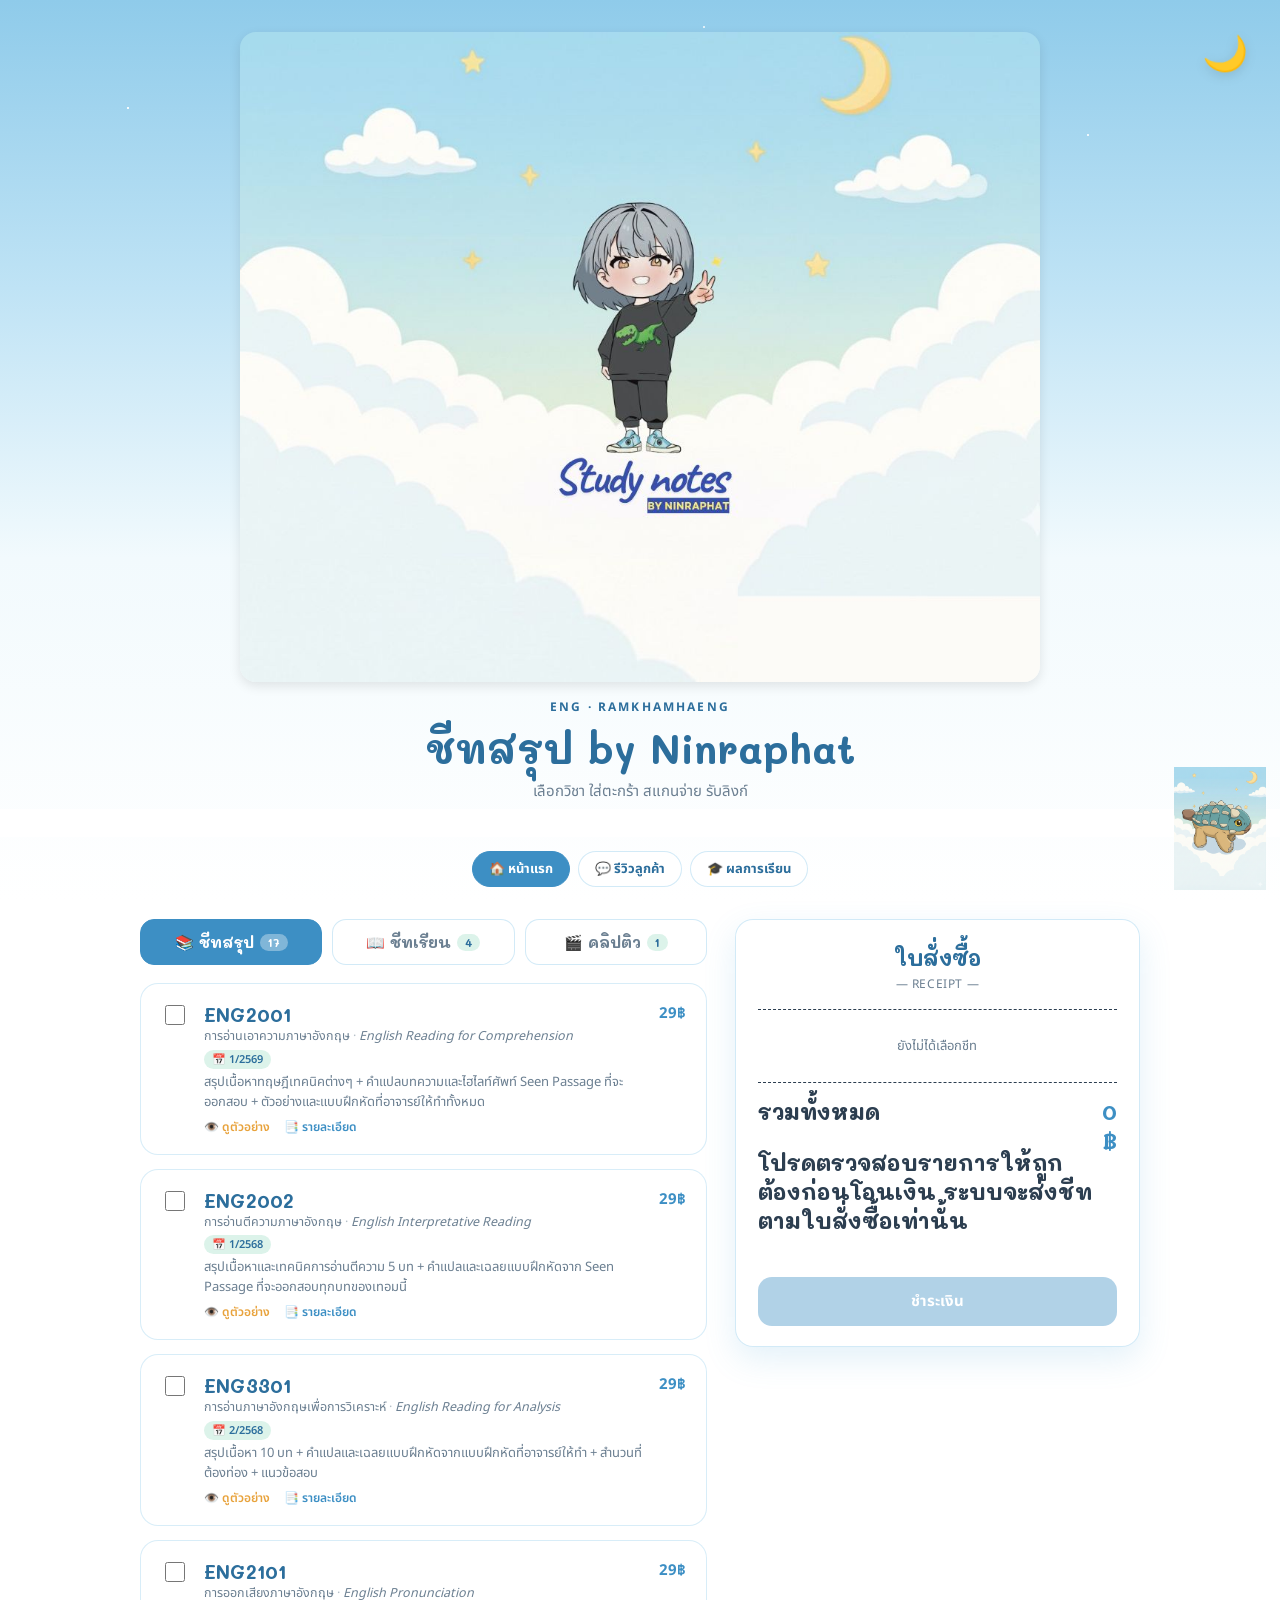
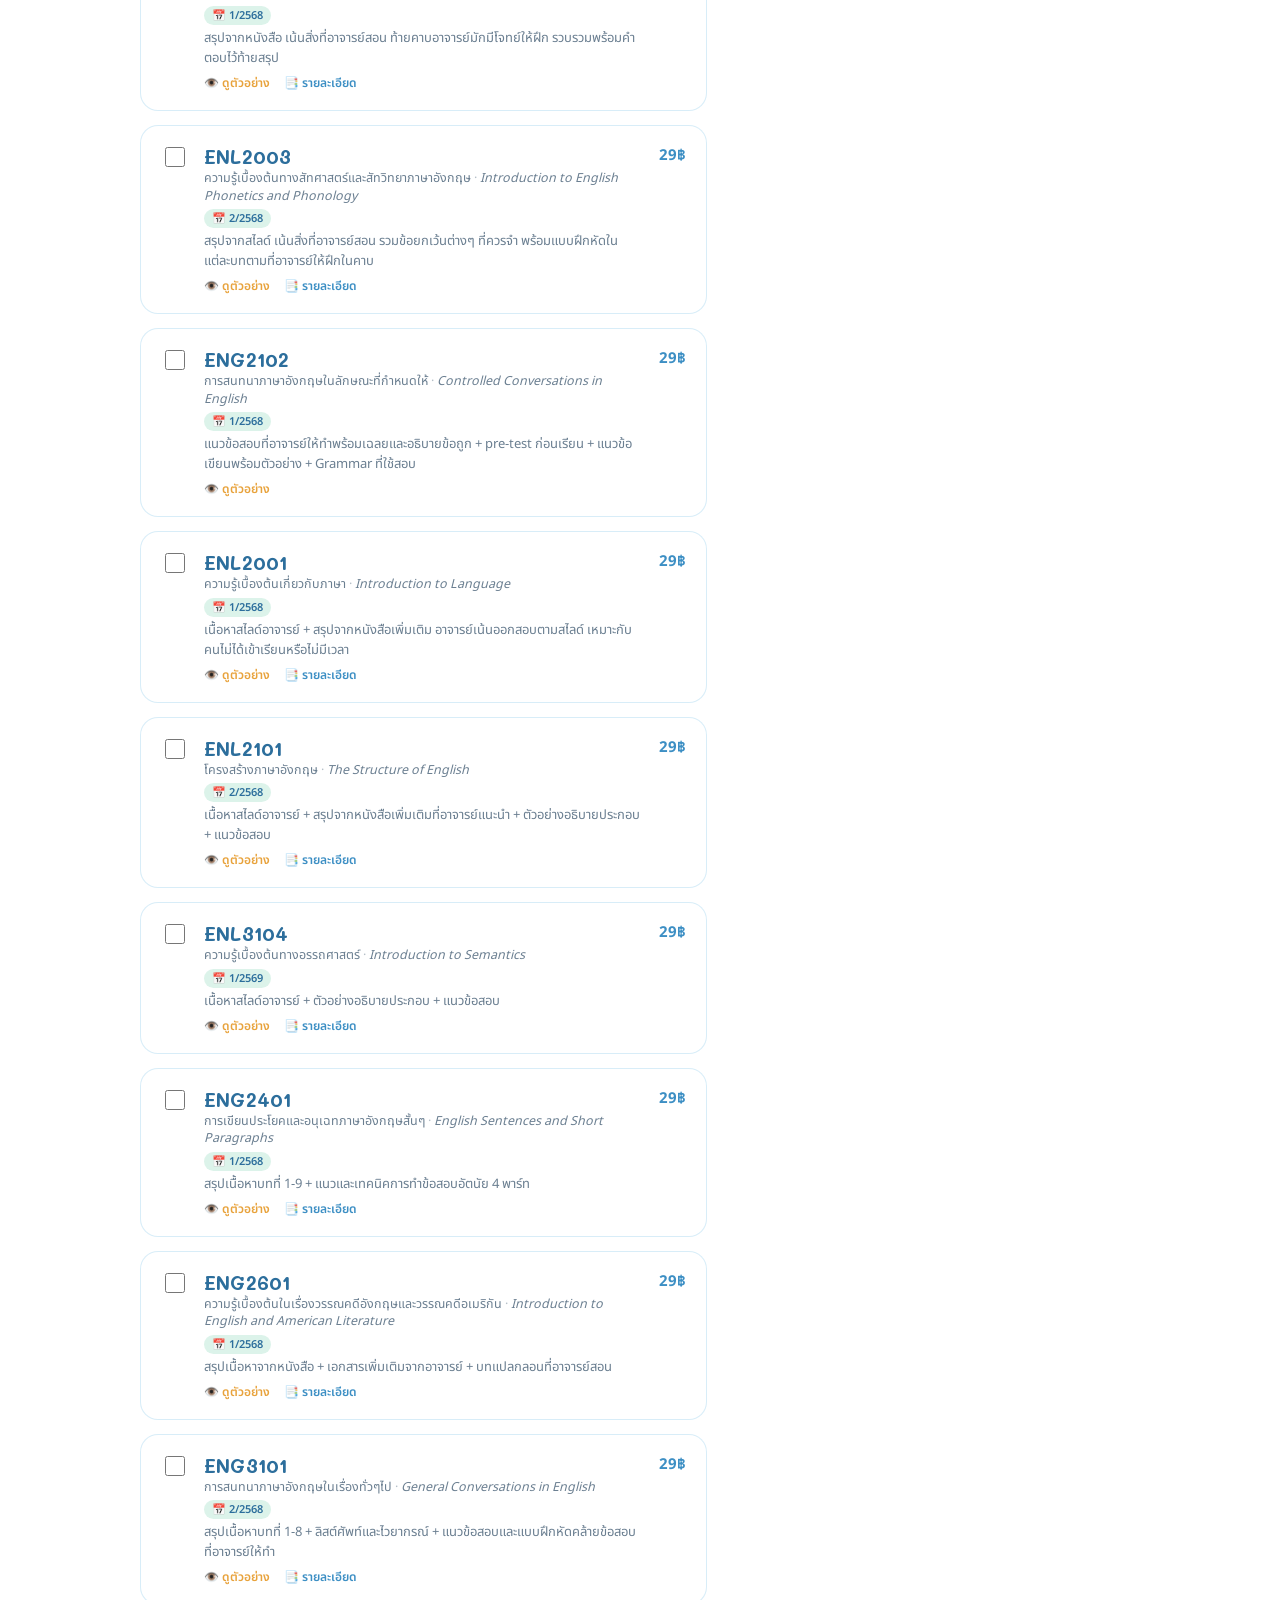
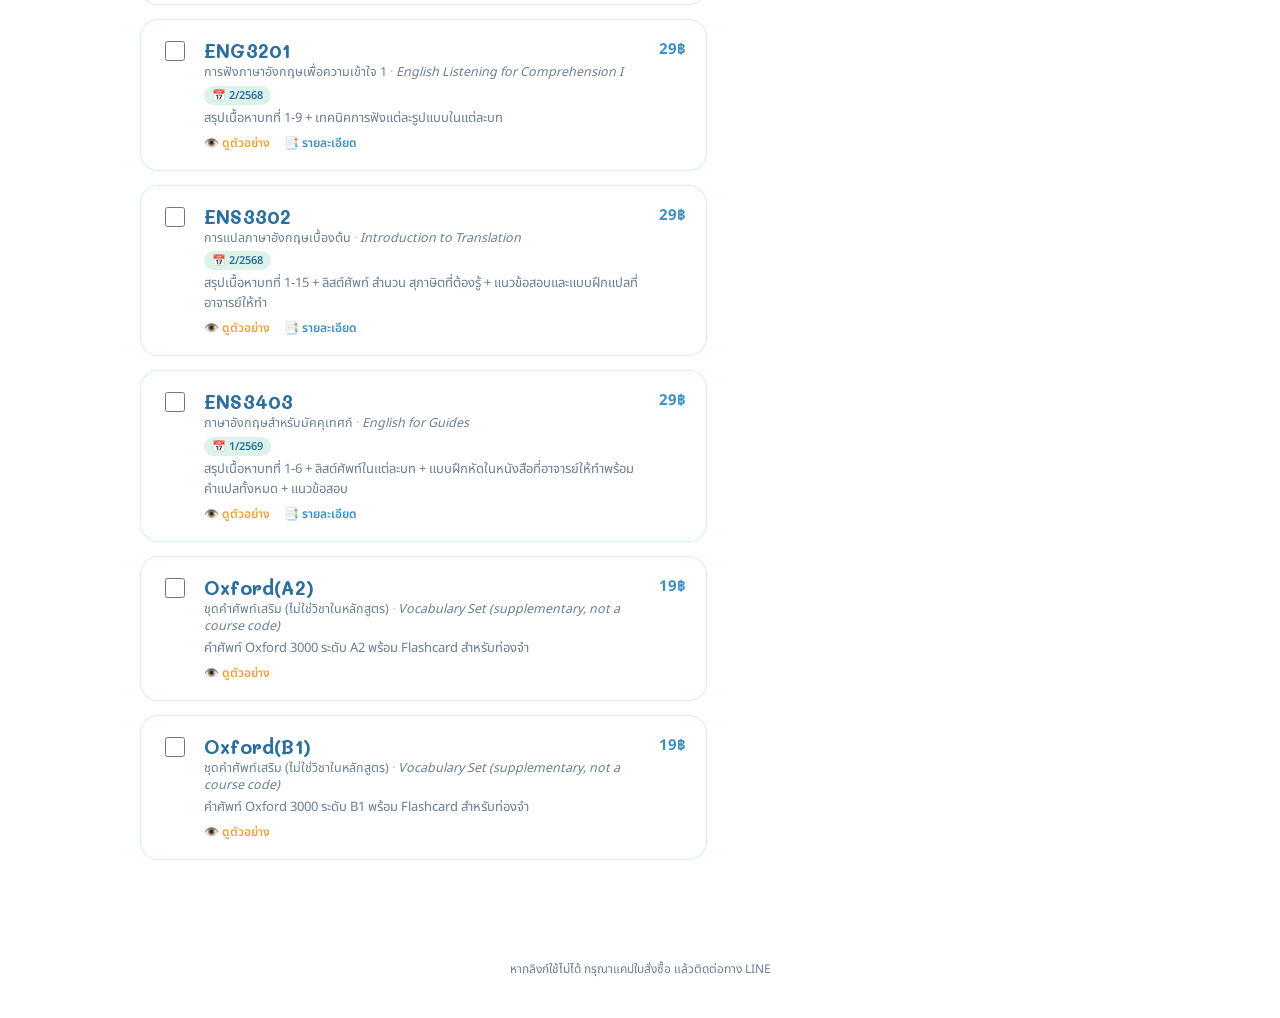
==== index.html @ 94208e0f "Update index.html" ====
<!DOCTYPE html>
<html lang="th">
<head>
<meta charset="UTF-8">
<meta name="viewport" content="width=device-width, initial-scale=1.0">
<title>Study notes by Ninraphat</title>
<link rel="preconnect" href="https://fonts.googleapis.com">
<link href="https://fonts.googleapis.com/css2?family=Mali:wght@500;600;700&family=Noto+Sans+Thai:wght@400;500;600;700&family=Baloo+2:wght@600;700&display=swap" rel="stylesheet">
<link rel="stylesheet" href="style.css">
<style>
  /* เพิ่มสไตล์สำหรับชื่อวิชา (ไทย/อังกฤษ) และเทอมที่ทำสรุป ใต้รหัสวิชา
     ถ้าอยากย้ายไปรวมกับ style.css ทีหลังก็ copy บล็อกนี้ไปวางได้เลย */
  .subject-name{
    font-size: 12.5px;
    color: var(--ink-soft, #6B7F91);
    margin-top: 1px;
    line-height: 1.4;
  }
  .subject-name .name-en{
    font-style: italic;
  }
  .subject-name .name-sep{
    opacity: 0.5;
  }
  .term-tag{
    display: inline-block;
    font-size: 11px;
    font-weight: 600;
    color: var(--pen-dark, #2C6E9C);
    background: var(--mint, #DCF3EA);
    padding: 1px 8px;
    border-radius: 999px;
    margin-top: 4px;
    margin-right: 4px;
  }
  .email-block{
    display: none;
    margin-top: 14px;
    padding: 12px 14px;
    background: var(--mint, #DCF3EA);
    border-radius: 12px;
  }
  .email-block.show{ display: block; }
  .email-block label{
    display: block;
    font-size: 12.5px;
    font-weight: 600;
    color: var(--pen-dark, #2C6E9C);
    margin-bottom: 6px;
  }
  .email-block input{
    width: 100%;
    box-sizing: border-box;
    padding: 9px 12px;
    border-radius: 8px;
    border: 1px solid rgba(44,62,80,0.18);
    font-family: inherit;
    font-size: 14px;
  }
  .email-block input.invalid{
    border-color: #c0392b;
  }
  .email-hint{
    font-size: 11px;
    color: var(--ink-soft, #6B7F91);
    margin-top: 5px;
    line-height: 1.5;
  }
  .tiers{
    display: none;
    flex-direction: column;
    gap: 6px;
    margin-top: 10px;
    padding-top: 10px;
    border-top: 1px dashed var(--line, rgba(44,62,80,0.14));
  }
  .tiers.show{ display: flex; }
  .tier-option{
    display: flex;
    align-items: center;
    gap: 8px;
    font-size: 13px;
    cursor: pointer;
    padding: 6px 8px;
    border-radius: 8px;
    transition: background .15s ease;
  }
  .tier-option:hover{ background: var(--mint, #DCF3EA); }
  .tier-option input[type=radio]{ accent-color: var(--pen, #3D8FC4); }
  .tier-label{ flex: 1; color: var(--ink-soft, #6B7F91); }
  .tier-price{ font-weight: 700; color: var(--pen, #3D8FC4); font-size: 13px; }
</style>
</head>
<body>

<header>
  <div class="stamp">🌙</div>
  <img src="logo.png" alt="Study notes by Ninraphat" class="logo-mark">
  <div class="eyebrow">ENG · Ramkhamhaeng</div>
  <h1>ชีทสรุป by Ninraphat</h1>
  <p>เลือกวิชา ใส่ตะกร้า สแกนจ่าย รับลิงก์</p>
</header>
<nav class="topnav">
  <a href="index.html" class="active">🏠 หน้าแรก</a>
  <a href="reviews.html">💬 รีวิวลูกค้า</a>
  <a href="grades.html">🎓 ผลการเรียน</a>
</nav>

<main>
  <section class="card-list" id="subjectList"></section>

  <aside class="receipt">
    <h2>ใบสั่งซื้อ</h2>
    <div class="sub">— RECEIPT —</div>
    <div class="receipt-items" id="receiptItems">
      <div class="receipt-empty">ยังไม่ได้เลือกชีท</div>
    </div>
    <div class="receipt-total">
      <span>รวมทั้งหมด<br><p>โปรดตรวจสอบรายการให้ถูกต้องก่อนโอนเงิน ระบบจะส่งชีทตามใบสั่งซื้อเท่านั้น</p></span>
      <span class="num"><span id="totalAmount">0</span> ฿</span>
    </div>

    <div class="email-block" id="emailBlock">
      <label for="customerEmail">📧 อีเมล Google (สำหรับเข้าดูคลิปติวใน Drive)</label>
      <input type="email" id="customerEmail" placeholder="youremail@gmail.com">
      <div class="email-hint">ต้องเป็นอีเมล Google เท่านั้น แอดมินจะเพิ่มสิทธิ์เข้าถึงให้ตามอีเมลนี้</div>
    </div>

    <button class="btn btn-pay" id="payBtn" disabled>ชำระเงิน</button>

    <div class="qr-block" id="qrBlock">
      <div class="order-id-tag">เลขออเดอร์ <b id="orderIdDisplay">-</b></div>
      <img src="qr-placeholder.png" alt="QR โอนเงิน" id="qrImg">
      <div class="bank-fallback" id="bankFallback"></div>
      <div class="amount-tag">โอน <span id="qrAmount">0</span> บาท</div>
      <div class="hint">1) สแกน QR โอนตามยอด(โปรดตรวจสอบรายการให้ถูกต้องก่อนโอนเงิน ระบบจะส่งชีทตามใบสั่งซื้อเท่านั้น)<br>2) กดปุ่มด้านล่างเพื่อเปิดแชท LINE (มีเลขออเดอร์ใส่ให้แล้ว)<br>3) แนบรูปสลิปส่งในแชทนั้น แล้วรอแอดมินยืนยัน</div>
      <a class="btn btn-confirm" id="lineBtn" target="_blank" rel="noopener">คลิกที่นี่เพื่อแจ้งชำระเงินทาง LINE OA</a>
    </div>

    <div class="downloads" id="downloads">
      <h3>✓ แจ้งเรียบร้อย</h3>
      <p style="font-size:13px;color:var(--ink-soft);text-align:center;line-height:1.6;">
        ส่งสลิปในแชท LINE แล้วรอแอดมินตรวจสอบ<br>
        เมื่ออนุมัติแล้ว ลิงก์ไฟล์จะถูกส่งเข้าแชท LINE ให้อัตโนมัติ
      </p>
    </div>
  </aside>
</main>

<img src="mascot-dino.png" alt="" class="mascot-dino">
<footer>หากลิงก์ใช้ไม่ได้ กรุณาแคปใบสั่งซื้อ แล้วติดต่อทาง LINE</footer>

<script>
const CONFIG = {
  gasWebAppUrl: "https://script.google.com/macros/s/AKfycbx4dmI4gT1hyamHiGvTUid99ZT48GYlalV8Sgo-gRiiVatu5LPWP-SJb9LO8p2Jyzc/exec",
  qrImageSrc: "qr-placeholder.png",
  lineAddFriendUrl: "https://lin.ee/niqfKMM",
  lineOaId: "@909derit",
  bankInfo: "SCB ไทยพาณิชย์ 232-2-24173-2\nศิรภัทร์ ชุมสาย ณ อยุธยา",
  /* ------------------------------------------------------------------
     ฟิลด์ใหม่ที่เพิ่มได้ในแต่ละวิชา:
     - topics: [ "หัวข้อ 1", "หัวข้อ 2", ... ]  → โชว์เป็นสารบัญตอนกด "รายละเอียด" (ถ้าไม่ใส่ ปุ่มจะไม่โผล่)
     - addonPreviewLink: ลิงก์คลิปตัวอย่างของ Addon (ใส่เฉพาะ addon ที่มีคลิปให้ดู)
  ------------------------------------------------------------------- */
  subjects: [
    {
      code:"ENG2001", price:29, category:"summary",
      nameTh:"การอ่านเอาความภาษาอังกฤษ", nameEn:"English Reading for Comprehension", term:"1/2569",
      desc:"สรุปเนื้อหาทฤษฎีเทคนิคต่างๆ + คำแปลบทความและไฮไลท์ศัพท์ Seen Passage ที่จะออกสอบ + ตัวอย่างและแบบฝึกหัดที่อาจารย์ให้ทำทั้งหมด",
      previewLink:"https://drive.google.com/file/d/1UkOVLTG5SW_FugC0UhmWMNXrBt3ywsfg/view?usp=sharing",
      driveLink:"https://drive.google.com/FILE_ID_ENG2001",
      topics:["แนวข้อสอบ", "บทที่ 1 ทักษะในการอ่าน (Similar Meaning)", "บทที่ 2 โครงสร้างของคำ (Prefix, Suffix และ Root)", "บทที่ 3 การใช้พจนานุกรม (Dictionary Entry)", "บทที่ 4 การเดาความหมายจากบริบท (Contextual Clues)", "บทที่ 5 การหาใจความสำคัญ (Main Idea)", "บทความ Seen Passage 7 บท"],
      addon:false
    },
    {
      code:"ENG2002", price:29, category:"summary",
      nameTh:"การอ่านตีความภาษาอังกฤษ", nameEn:"English Interpretative Reading", term:"1/2568",
      desc:"สรุปเนื้อหาและเทคนิคการอ่านตีความ 5 บท + คำแปลและเฉลยแบบฝึกหัดจาก Seen Passage ที่จะออกสอบทุกบทของเทอมนี้",
      previewLink:"https://drive.google.com/file/d/1_u2dksug7DxIl63vGPt9DpmT2qmByn0H/view?usp=sharing",
      driveLink:"https://drive.google.com/FILE_ID_ENG2002",
      topics:["Chapter 1: Skimming", "Chapter 2: Scanning", "Chapter 3: Reference", "Chapter 4: Reading for the Main Idea", "Chapter 5: Inference", "Seen Passage 7 บทความ"],
      addon:true, addonPrice:10, addonLabel:"รับ Flashcard Quizlet (คำศัพท์ Seen Passage + Oxford 3000 B1)",
      addonLink:"https://drive.google.com/FILE_ID_ENG2002_FLASHCARD",
      addonPreviewLink:"https://drive.google.com/file/d/15uQpM3kApazz4KP__qVP1P9ssO3oKR9p/view?usp=sharing"
    },
    {
      code:"ENG3301", price:29, category:"summary",
      nameTh:"การอ่านภาษาอังกฤษเพื่อการวิเคราะห์", nameEn:"English Reading for Analysis", term:"2/2568",
      desc:"สรุปเนื้อหา 10 บท + คำแปลและเฉลยแบบฝึกหัดจากแบบฝึกหัดที่อาจารย์ให้ทำ + สำนวนที่ต้องท่อง + แนวข้อสอบ",
      previewLink:"https://drive.google.com/file/d/1mRURDm1WuxNwDX0-5ncHfrSii42caT-Z/view?usp=drivesdk",
      driveLink:"https://drive.google.com/FILE_ID_ENG2002",
      topics:["บทที่ 1 การอ่านและวิธีอ่าน","บทที่ 2 เทคนิคการอ่าน","บทที่ 3 คำศัพท์และความหมาย","บทที่ 4 เทคนิคการเดาความหมายศัพท์","บทที่ 5 การศึกษาสำนวน","บทที่ 6 การอ่านเพื่อวิเคราะห์จุดมุ่งหมายของผู้เขียน",
              "บทที่ 7 การอ่านเพื่อวิเคราะห์ข้อเท็จจริง และความเห็น","บทที่ 8 การอ่านเพื่อวิเคราะห์ความหมายสรุป","บทที่ 9 การอ่านเพื่อวิเคราะห์เหตุและผล","บทที่ 10 การอ่านเพื่อวิเคราะห์บทความ"],
      addon:true, addonPrice:10, addonLabel:"รับ Flashcard Quizlet (สำนวนที่ต้องท่อง)",
      addonLink:"https://drive.google.com/FILE_ID_ENG3301_FLASHCARD",
      addonPreviewLink:"https://drive.google.com/file/d/1NEGXDyubr8yDgj711A3g2GoE3n02bSsc/view?usp=drivesdk"
    },
    {
      code:"ENG2101", price:29, category:"summary",
      nameTh:"การออกเสียงภาษาอังกฤษ", nameEn:"English Pronunciation", term:"1/2568",
      desc:"สรุปจากหนังสือ เน้นสิ่งที่อาจารย์สอน ท้ายคาบอาจารย์มักมีโจทย์ให้ฝึก รวบรวมพร้อมคำตอบไว้ท้ายสรุป",
      previewLink:"https://drive.google.com/file/d/1X7w3gIjutSjAWAsW60XYxQCxAqmxC4Kr/view?usp=sharing",
      driveLink:"https://drive.google.com/FILE_ID_ENG2101",
      topics:["Week 1: ภาษาอังกฤษสำเนียงอเมริกัน, สัทอักษร",
"Week 2: อวัยวะที่ใช้ในการออกเสียง, เกณฑ์การจำแนกเสียงสระและเสียงพยัญชนะ",
"Week 3: เสียงสระเดี่ยวแบบอเมริกัน, เสียงสระหน้า",
"Week 4: เสียงสระกลาง, เสียงสระหลัง, เสียงสระประสม",
"Week 5: ระบบเสียงพยัญชนะในภาษาอังกฤษแบบอเมริกัน, เสียง stop", 
"Week 6: เสียง fricatives",
"Week 7: เสียง affricates, เสียง nasals",
"Week 8: เสียง lateral, เสียง retroflex, เสียง semi-vowel",
"Week 9: รูปแบบและหลักเกณฑ์การลงเสียงเน้นหนักในคำและวลี คำประสม",
"Week 10: ท่วงทำนองเสียงในประโยค(Intonation Pattern)"
],
      addon:true, addonPrice:10, addonLabel:"รับแนวข้อสอบเพิ่มเติม",
      addonLink:"https://drive.google.com/FILE_ID_ENG2101_EXAM",
      addonPreviewLink:"https://drive.google.com/file/d/1uUg53erxHLZvsweW50hqwS2qxv7t7EFo/view?usp=sharing"
    },
        {
      code:"ENL2003", price:29, category:"summary",
      nameTh:"ความรู้เบื้องต้นทางสัทศาสตร์และสัทวิทยาภาษาอังกฤษ", nameEn:"Introduction to English Phonetics and Phonology", term:"2/2568",
      desc:"สรุปจากสไลด์ เน้นสิ่งที่อาจารย์สอน รวมข้อยกเว้นต่างๆ ที่ควรจำ พร้อมแบบฝึกหัดในแต่ละบทตามที่อาจารย์ให้ฝึกในคาบ",
      previewLink:"https://drive.google.com/file/d/1COpsAZ3SQRBjwPYXvKUN2M_n-snb4mBh/view?usp=drivesdk",
      driveLink:"https://drive.google.com/FILE_ID_ENG2101",
      topics:["Week 1: Phonetics vs Phonology", "Week 2: หน่วยเสียง หน่วยเสียงย่อย คู่เทียบเสียง", "Week 3: อวัยวะที่ใช้ในการพูด",
"Week 4: ระบบเสียงพยัญชนะ Stops/Plosives", "Week 5: ระบบเสียงพยัญชนะ Fricatives", "Week 6: ระบบเสียงพยัญชนะ Affricates and Nasals",
"Week 7: ระบบเสียงพยัญชนะ Laterals, trills, semivowels/glides", "Week 8: ระบบเสียงสระ monophthongs", "Week 9: ระบบเสียงสระ diphthongs",
"Week 10: การเน้นเสียงหนัก (stress)", "Week 11: ทํานองเสียง (intonation)", "Week 12: ทบทวนเนื้อหา แนะแนวข้อสอบ"
],
      addon:true, addonPrice:10, addonLabel:"รับแนวข้อสอบเพิ่มเติม",
      addonLink:"https://drive.google.com/FILE_ID_ENG2101_EXAM",
      addonPreviewLink:"https://drive.google.com/file/d/18hxruGkxGSO5SjyUmooXlNenHG_mR2Ia/view?usp=drivesdk"
    },
    {
      code:"ENG2102", price:29, category:"summary",
      nameTh:"การสนทนาภาษาอังกฤษในลักษณะที่กำหนดให้", nameEn:"Controlled Conversations in English", term:"1/2568",
      desc:"แนวข้อสอบที่อาจารย์ให้ทำพร้อมเฉลยและอธิบายข้อถูก + pre-test ก่อนเรียน + แนวข้อเขียนพร้อมตัวอย่าง + Grammar ที่ใช้สอบ",
      previewLink:"https://drive.google.com/file/d/1as-8OteWZjSwpe7wpbzAeooTSYxJydBD/view?usp=sharing",
      driveLink:"https://drive.google.com/FILE_ID_ENG2102",
      topics:[],
      addon:false
    },
    {
      code:"ENL2001", price:29, category:"summary",
      nameTh:"ความรู้เบื้องต้นเกี่ยวกับภาษา", nameEn:"Introduction to Language", term:"1/2568",
      desc:"เนื้อหาสไลด์อาจารย์ + สรุปจากหนังสือเพิ่มเติม อาจารย์เน้นออกสอบตามสไลด์ เหมาะกับคนไม่ได้เข้าเรียนหรือไม่มีเวลา",
      previewLink:"https://drive.google.com/file/d/1VhwAAnzJ2vy1sifn9FuQEX7gXQa0_gG6/view?usp=sharing",
      driveLink:"https://drive.google.com/FILE_ID_ENL2001",
      topics:["บทที่ 1 ความสำคัญของภาษา", "บทที่ 2 ภาษาสัตว์", "บทที่ 3 ภาษาและสมอง", "บทที่ 4 ลักษณะหลากหลายของภาษา",
"บทที่ 5 สัทศาสตร์", "บทที่ 6 คำ", "บทที่ 7 วลีและประโยค วากยสัมพันธ์", "บทที่ 8 (ไม่ออกสอบ อาจารย์ข้าม)", "บทที่ 9 การรับรู้ภาษา",
"บทที่ 10 ปฏิบัติศาสตร์", "บทที่ 11 อรรถศาสตร์", "บทที่ 12 ภาษาความคิดและวัฒนธรรม", "บทที่ 13 จากตัวเขียนถึงตัวอักษร", "บทที่ 14 ภาษากับการสื่อสาร"],
      addon:true, addonPrice:10, addonLabel:"รับแนวข้อสอบเพิ่มเติม",
      addonLink:"https://drive.google.com/FILE_ID_ENL2001_EXAM",
      addonPreviewLink:"https://drive.google.com/file/d/1d7nEH9FKCF1dfQbn_kFoAB-Hj7Tgm9wC/view?usp=drivesdk"
    },
    {
      code:"ENL2101", price:29, category:"summary",
      nameTh:"โครงสร้างภาษาอังกฤษ", nameEn:"The Structure of English", term:"2/2568",
      desc:"เนื้อหาสไลด์อาจารย์ + สรุปจากหนังสือเพิ่มเติมที่อาจารย์แนะนำ + ตัวอย่างอธิบายประกอบ + แนวข้อสอบ",
      previewLink:"https://drive.google.com/file/d/1jNMjqMQcVcELi_yFVGODcjWNRgpWom2g/view?usp=drivesdk",
      driveLink:"https://drive.google.com/FILE_ID_ENL2101",
      topics:["ความสัมพันธ์ของสัทศาสตร์และสัทวิทยา", "พื้นฐานระบบเสียงในภาษาอังกฤษ", "หน่วยเสียงพยัญชนะและหน่วยเสียงสระในภาษาอังกฤษ",
      "ระบบคำในภาษาอังกฤษ", "หน่วยคำและโครงสร้างของหน่วยคำ", "หน่วยคำวิภัตติปัจจัย", "หน่วยคำอนุพันธ์","คำประสม",
"การสร้างคำประเภทอื่นๆ ในภาษาอังกฤษ", "ความกำกวมในโครงสร้างภาษาอังกฤษ"],
      addon:false
    },
    {
      code:"ENL3104", price:29, category:"summary",
      nameTh:"ความรู้เบื้องต้นทางอรรถศาสตร์", nameEn:"Introduction to Semantics", term:"1/2569",
      desc:"เนื้อหาสไลด์อาจารย์ + ตัวอย่างอธิบายประกอบ + แนวข้อสอบ",
      previewLink:"https://drive.google.com/file/d/1XYAKGTcVtB30_AajaOPfQs12qXYQHTRO/view?usp=drivesdk",
      driveLink:"https://drive.google.com/FILE_ID_ENL3104",
      topics:["บทที่ 1&2 อรรถศาสตร์กับศาสตร์อื่นๆ", "บทที่ 3 ความหมายในวิชาอรรถศาสตร์", "บทที่ 4 ทฤษฎี แนวคิด และการวิเคราะห์เกี่ยวกับความหมาย", "บทที่ 5 ส่วนของคําที่ให้ความหมายและความหมายในระดับคํา",
"บทที่ 6 ความหมายในระดับถ้อยคํา", "บทที่ 7 ความกํากวมและความคลุมเครือของความหมาย", "บทที่ 8 ความหมายในคําและวลีที่ปรากฏร่วมจําเพาะและความหมายเชิงสํานวน", "บทที่ 9 ความสัมพันธ์ของความหมายในระดับคํา", "บทที่ 10 คําพ้องและคําหลายความหมาย",
"บทที่ 11 ไวยากรณ์กับการให้ความหมาย", "บทที่ 12 ทบทวนเนื้อหา แนะแนวข้อสอบ"],
      addon:false
    },
    {
      code:"ENG2401", price:29, category:"summary",
      nameTh:"การเขียนประโยคและอนุเฉทภาษาอังกฤษสั้นๆ", nameEn:"English Sentences and Short Paragraphs", term:"1/2568",
      desc:"สรุปเนื้อหาบทที่ 1-9 + แนวและเทคนิคการทำข้อสอบอัตนัย 4 พาร์ท",
      previewLink:"https://drive.google.com/file/d/1f75zbwHli59xlIXCM-VsStEfG-_Ddmme/view?usp=sharing",
      driveLink:"https://drive.google.com/FILE_ID_ENG2401",
      topics:["Part of Speech", "Sentences", "Compound Sentences", "Complex Sentences", "Adjective clause",
"Adverb clause", "Noun clause", "Participle Modifier", "Gerund", "Infinitive"],
      addon:true, addonPrice:10, addonLabel:"รับแนวข้อสอบ 3 ชุดฝึกทำจริง พร้อมเฉลย อธิบาย แปลทุกข้อ",
      addonLink:"https://drive.google.com/FILE_ID_ENG2401_EXAM",
      addonPreviewLink:"https://drive.google.com/file/d/19i0FXB5IoytWe6sqDg6eJzM2YvMusm1-/view?usp=sharing"
    },
    {
      code:"ENG2601", price:29, category:"summary",
      nameTh:"ความรู้เบื้องต้นในเรื่องวรรณคดีอังกฤษและวรรณคดีอเมริกัน", nameEn:"Introduction to English and American Literature", term:"1/2568",
      desc:"สรุปเนื้อหาจากหนังสือ + เอกสารเพิ่มเติมจากอาจารย์ + บทแปลกลอนที่อาจารย์สอน",
      previewLink:"https://drive.google.com/file/d/1hMmfIdhV1tAGRbY7q3j2G0LAR1iuQayI/view?usp=sharing",
      driveLink:"https://drive.google.com/FILE_ID_ENG2601",
      topics:["Introduction to class and literature", "Definition of literature and literary vocabulary",
"Evolution of English and American literature", "Fiction/novel elements", "Poetical elements and reading poems",
"Introduction to prose fiction", "Poetical elements", "Reading novel excerpts (บทที่ 13-14)", "Introduction to drama",
"Dramatic elements"],
      addon:false
    },
    {
      code:"ENG3101", price:29, category:"summary",
      nameTh:"การสนทนาภาษาอังกฤษในเรื่องทั่วๆไป", nameEn:"General Conversations in English", term:"2/2568",
      desc:"สรุปเนื้อหาบทที่ 1-8 + ลิสต์ศัพท์และไวยากรณ์ + แนวข้อสอบและแบบฝึกหัดคล้ายข้อสอบที่อาจารย์ให้ทำ",
      previewLink:"https://drive.google.com/file/d/10EP8KI9Oo_9KlcAuo_jwaGJvFnxN2sUT/view?usp=drivesdk",
      driveLink:"https://drive.google.com/FILE_ID_ENG3101",
      topics:["แนวข้อสอบ", "Exercise: Part II Dialogue Completion", "Unit 1 (At Home)", "Unit 2 (At School)",
"Unit 3 (At the restaurant)", "Unit 4 (At the Department Store)", "Unit 5 (At the Office)", "Unit 6 (At the Hospital)",
"Unit 7 (At the Bus/Train Station)", "Unit 8 (At the Bank)"],
      addon:true, addonPrice:10, addonLabel:"รับ Flashcard Quizlet (คำศัพท์จากทุกบทในหนังสือ + ศัพท์ที่เกี่ยวข้อง)",
      addonLink:"https://drive.google.com/FILE_ID_ENG2401_EXAM",
      addonPreviewLink:"https://drive.google.com/file/d/1f2hEo2nViUpmBsJIGfgqUKGU6XiVn0GX/view?usp=sharing"
    },
    {
      code:"ENG3201", price:29, category:"summary",
      nameTh:"การฟังภาษาอังกฤษเพื่อความเข้าใจ 1", nameEn:"English Listening for Comprehension I", term:"2/2568",
      desc:"สรุปเนื้อหาบทที่ 1-9 + เทคนิคการฟังแต่ละรูปแบบในแต่ละบท",
      previewLink:"https://drive.google.com/file/d/1GyVr75_5exBMJKHDZb1FZYN0OLBEm7YB/view?usp=drivesdk",
      driveLink:"https://drive.google.com/FILE_ID_ENG3201",
      topics:["วิชานี้เป็นวิชาฟัง นอกจากจะอ่านสรุปแล้ว ควรฝึกฟังอย่างสม่ำเสมอให้คุ้นกับสำเนียงภาษาอังกฤษ", "แนวข้อสอบ", "บทที่ 1 ตัวเลขที่ใช้ในชีวิตประจำวัน", "บทที่ 2 ความสำคัญของเสียงท้ายคำและเสียงซึ่งเกิดจากการลดพยางค์ (Contraction)", "บทที่ 3 ความสำคัญในเรื่องการเน้นพยางค์ (stress) และทำนองเสียง (intonation)"
             ,"บทที่ 4 การเชื่อมเสียงระหว่างคำ (Linking)", "บทที่ 5 การตัดเสียง (Ellipsis) และการกลมกลืนเสียง (Assimilation)", "บทที่ 6 คำบอกลักษณะคน สิ่งของ รูปร่าง ทิศทางและคำแนะนำต่าง ๆ"
            ,"บทที่ 7 บทสนทนาทางโทรศัพท์", "บทที่ 8 Active และ Passive", "บทที่ 9 การละคุณศัพท์ กริยา สรรพนาม ที่เคยกล่าวมาแล้ว"],
      addon:false
    },
    {
      code:"ENS3302", price:29, category:"summary",
      nameTh:"การแปลภาษาอังกฤษเบื้องต้น", nameEn:"Introduction to Translation", term:"2/2568",
      desc:"สรุปเนื้อหาบทที่ 1-15 + ลิสต์ศัพท์ สำนวน สุภาษิตที่ต้องรู้ + แนวข้อสอบและแบบฝึกแปลที่อาจารย์ให้ทำ",
      previewLink:"https://drive.google.com/file/d/1FNoJZmSBlyk-C1QUXPrSJHBjKVqZ8Ore/view?usp=drivesdk",
      driveLink:"https://drive.google.com/FILE_ID_ENS3302",
      topics:["แนวข้อสอบ", "บทที่ 1 : ความรู้ทั่วไปเกี่ยวกับการแปล", "บทที่ 2 : หลักการแปล", "บทที่ 3 : ปัญหาในการแปล", 
"บทที่ 4 : การแปลประโยคกรรม", "บทที่ 5 : การแปล Tense", "บทที่ 6 : การแปลคำเชื่อมและสรรพนามต่าง ๆ", "บทที่ 7 : การแปลคำศัพท์ที่มีความหมายหลายนัย",
"บทที่ 8 : การแปลคำศัพท์ที่รูปเขียนมักทำให้เข้าใจความหมายผิด", "บทที่ 9 : การแปล Phrasal verbs", "บทที่ 10 : การแปลสุภาษิต คำพังเพย และสำนวนต่าง ๆ",
"บทที่ 11 : การแปลประโยคกรรมในภาษาไทยให้เป็นประโยค Passive", "บทที่ 12 : การเลือกใช้ Article", "บทที่ 13 : การแปลโดยเลือกคำให้เหมาะกับเนื้อความ",
"บทที่ 14 : คำที่เป็นปัญหาในการแปล", "บทที่ 15 : การแปลที่จำเป็นต้องตรวจแก้"],
      addon:true, addonPrice:10, addonLabel:"รับ Flashcard Quizlet (ศัพท์ สำนวน สุภาษิตที่ต้องท่องจากในหนังสือ)",
      addonLink:"https://drive.google.com/FILE_ID_ENS3302_EXAM",
      addonPreviewLink:"https://drive.google.com/file/d/1QF1VfdK7rJ7Kz5ulPjxEKoaqXDl5Xksh/view?usp=drivesdk"
    },
    {
      code:"ENS3403", price:29, category:"summary",
      nameTh:"ภาษาอังกฤษสำหรับมัคคุเทศก์", nameEn:"English for Guides", term:"1/2569",
      desc:"สรุปเนื้อหาบทที่ 1-6 + ลิสต์ศัพท์ในแต่ละบท + แบบฝึกหัดในหนังสือที่อาจารย์ให้ทำพร้อมคำแปลทั้งหมด + แนวข้อสอบ",
      previewLink:"https://drive.google.com/file/d/1dGhIGyhkgusFKbZZBPn-6stfq22uCVPM/view?usp=drivesdk",
      driveLink:"https://drive.google.com/FILE_ID_ENS3403",
      topics:["Unit 1 Welcome to Thailand", "Unit 2 Introducing Thailand", "Unit 3 Have a Pleasant Stay", "Unit 4 Bon Appetite",
              "Unit 5 Made in Thailand", "Unit 6 Visiting Thai Temples"],
      addon:true, addonPrice:10, addonLabel:"รับ Flashcard Quizlet (ศัพท์ในแต่ละบทในหนังสือ)",
      addonLink:"https://drive.google.com/FILE_ID_ENS3403_EXAM",
      addonPreviewLink:"https://drive.google.com/file/d/15hqp6Nq3LcuexeAGzy9yA9WAaGiihnpA/view?usp=drivesdk"
    },
    {
      code:"Oxford(A2)", price:19, category:"summary",
      nameTh:"ชุดคำศัพท์เสริม (ไม่ใช่วิชาในหลักสูตร)", nameEn:"Vocabulary Set (supplementary, not a course code)", term:"",
      desc:"คำศัพท์ Oxford 3000 ระดับ A2 พร้อม Flashcard สำหรับท่องจำ",
      previewLink:"https://drive.google.com/file/d/1WBQ5v6S8XqiwkIW6v0oTCJJlaR0tehVe/view?usp=drivesdk",
      driveLink:"https://drive.google.com/FILE_ID_ENG2601",
      topics:[],
      addon:false
    },
    
    {
      code:"Oxford(B1)", price:19, category:"summary",
      nameTh:"ชุดคำศัพท์เสริม (ไม่ใช่วิชาในหลักสูตร)", nameEn:"Vocabulary Set (supplementary, not a course code)", term:"",
      desc:"คำศัพท์ Oxford 3000 ระดับ B1 พร้อม Flashcard สำหรับท่องจำ",
      previewLink:"https://drive.google.com/file/d/1BcEWI_DVa-RtgBb892TuVtgCSC_jxCy9/view?usp=drivesdk",
      driveLink:"https://drive.google.com/FILE_ID_ENG2601",
      topics:[],
      addon:false
    },

    { code:"ENL2101", price:49, category:"lecture",
      nameTh:"โครงสร้างภาษาอังกฤษ", nameEn:"The Structure of English",
      desc:"ชีทเรียนจากใต้ตึกคณะมนุษยศาสตร์",
      previewLink:"https://drive.google.com/file/d/1jXR0zg5nuosv1G8T1B7y-l_AvZxkRyCz/view?usp=drivesdk",
      driveLink:"https://drive.google.com/FILE_ID_ENL2101_LECTURE",
      topics:[],
      addon:false },
    { code:"ENS3401" , price:49, category:"lecture",
      nameTh:"ภาษาอังกฤษเพื่อโรงแรม", nameEn:"English for Hotels",
      desc:"ชีทเรียนจากใต้ตึกคณะมนุษยศาสตร์",
      previewLink:"https://drive.google.com/file/d/1CzsxRHGUec90Z5LNMnFIT-0SNOgk_YA8/view?usp=drivesdk",
      driveLink:"https://drive.google.com/FILE_ID_ENS3401_LECTURE",
      topics:[],
      addon:false },
    { code:"ENS4301", price:49, category:"lecture",
      nameTh:"การแปลวรรณกรรมภาษาอังกฤษสำหรับเด็ก", nameEn:"Children's English Literary Work Translation",
      desc:"ชีทเรียนจากใต้ตึกคณะมนุษยศาสตร์",
      previewLink:"https://drive.google.com/file/d/1krrUeMFRPQfASPC21qEHRyMLa3mKvAv7/view?usp=drivesdk",
      driveLink:"https://drive.google.com/FILE_ID_ENS4301_LECTURE",
      topics:[],
      addon:false },
    { code:"ENS4302", price:49, category:"lecture",
      nameTh:"การแปลข่าวและสารคดีภาษาอังกฤษ", nameEn:"English News and Documentary Translation",
      desc:"ชีทเรียนจากใต้ตึกคณะมนุษยศาสตร์",
      previewLink:"https://drive.google.com/file/d/1h8kgQhUnfxlPrQaKIqoqPYSXcKTOHeid/view?usp=drivesdk",
      driveLink:"https://drive.google.com/FILE_ID_ENS4301_LECTURE",
      topics:[],
      addon:false },

    // ---------- คลิปติว (เข้าถึงผ่านอีเมล Google — ต้องแอดอีเมลลูกค้าเข้า Drive เอง) ----------
    // ฟิลด์ใหม่เฉพาะหมวดนี้:
    //   duration = ความยาวคลิป เช่น "1 ชม. 20 นาที"
    //   tiers = ตัวเลือกราคา ให้ลูกค้าเลือกว่าจะซื้อแบบไหน (วิทยุ เลือกได้ทีละอัน)
    //           tiers[].driveLink = ลิงก์ที่จะส่งให้ลูกค้าตามตัวเลือกที่ซื้อ (ตั้งสิทธิ์ "จำกัดเฉพาะคนที่มีสิทธิ์" ไม่ใช่ anyone-with-link)
    {
      code:"ENL2101", category:"video",
      nameTh:"โครงสร้างภาษาอังกฤษ", nameEn:"The Structure of English", term:"2/2568",
      desc:"ติวเข้มก่อนสอบ อธิบายละเอียดทีละหัวข้อ พร้อมตัวอย่างข้อสอบ",
      duration:"1 ชม. 2 นาที",
      previewLink:"https://drive.google.com/file/d/1CaFYTi-z0VIxET83I8fk-3DmpC7lDVuC/view?usp=drivesdk",
      tiers:[
        { label:"คลิปอย่างเดียว", price:79, driveLink:"ใส่ลิงก์ Drive เฉพาะคลิปวิดีโอ" },
        { label:"คลิปพร้อมชีทติวและสไลด์", price:99, driveLink:"ใส่ลิงก์ Drive คลิป+ชีทติว+สไลด์" }
      ],
      topics:[],
      addon:false
    },
  ]
};

// สร้าง id เฉพาะของแต่ละวิชา = หมวด + รหัสวิชา (กันชนกันตอนวิชาเดียวกันขายทั้ง 2 หมวด)
// เช่น ถ้าวันหนึ่ง ENL2001 มีขายทั้งชีทสรุปและชีทเรียน จะได้ id เป็น "summary_ENL2001" กับ "lecture_ENL2001" แยกกันชัดเจน
CONFIG.subjects.forEach(s => { s.id = `${s.category}_${s.code}`; });

let cart = {};
let activeCategory = "summary";

const subjectListEl = document.getElementById('subjectList');
const receiptItemsEl = document.getElementById('receiptItems');
const totalAmountEl = document.getElementById('totalAmount');
const payBtn = document.getElementById('payBtn');
const qrBlock = document.getElementById('qrBlock');
const qrImg = document.getElementById('qrImg');
const qrAmount = document.getElementById('qrAmount');
const orderIdDisplay = document.getElementById('orderIdDisplay');
const lineBtn = document.getElementById('lineBtn');
const downloadsEl = document.getElementById('downloads');
const emailBlock = document.getElementById('emailBlock');
const customerEmailInput = document.getElementById('customerEmail');

qrImg.src = CONFIG.qrImageSrc;

function cartHasVideo(){
  return Object.keys(cart).some(id => {
    const s = CONFIG.subjects.find(x => x.id === id);
    return s && s.category === 'video';
  });
}

function isValidEmail(v){
  return /^[^\s@]+@[^\s@]+\.[^\s@]+$/.test(v.trim());
}

function updatePayButtonState(){
  const total = calcTotal();
  let ok = total > 0;
  if(cartHasVideo() && !isValidEmail(customerEmailInput.value)){
    ok = false;
  }
  payBtn.disabled = !ok;
}

customerEmailInput.addEventListener('input', () => {
  customerEmailInput.classList.remove('invalid');
  updatePayButtonState();
});

function renderCategoryTabs(){
  const summaryCount = CONFIG.subjects.filter(s => s.category === "summary").length;
  const lectureCount = CONFIG.subjects.filter(s => s.category === "lecture").length;
  const videoCount = CONFIG.subjects.filter(s => s.category === "video").length;
  return `
    <div class="cat-tabs">
      <button type="button" class="cat-tab ${activeCategory==='summary' ? 'active' : ''}" data-cat="summary">
        📚 ชีทสรุป <span class="cat-count">${summaryCount}</span>
      </button>
      <button type="button" class="cat-tab ${activeCategory==='lecture' ? 'active' : ''}" data-cat="lecture">
        📖 ชีทเรียน <span class="cat-count">${lectureCount}</span>
      </button>
      <button type="button" class="cat-tab ${activeCategory==='video' ? 'active' : ''}" data-cat="video">
        🎬 คลิปติว <span class="cat-count">${videoCount}</span>
      </button>
    </div>
  `;
}

function renderSubjects(){
  const visibleSubjects = CONFIG.subjects.filter(s => s.category === activeCategory);

  subjectListEl.innerHTML = renderCategoryTabs() + visibleSubjects.map(s => `
    <div class="subject" data-id="${s.id}">
      <input type="checkbox" class="main-check" id="chk-${s.id}">
      <div class="body">
        <div class="code">${s.code}</div>
        ${(s.nameTh || s.nameEn) ? `
        <div class="subject-name">
          ${s.nameTh ? `${s.nameTh}` : ``}${s.nameTh && s.nameEn ? ` <span class="name-sep">·</span> ` : ``}${s.nameEn ? `<span class="name-en">${s.nameEn}</span>` : ``}
        </div>` : ``}
        ${s.term ? `<div class="term-tag">📅 ${s.term}</div>` : ``}
        ${s.duration ? `<div class="term-tag">⏱ ${s.duration}</div>` : ``}
        <div class="desc">${s.desc}</div>
        <div class="link-row">
          ${s.previewLink ? `<a class="preview-link" href="${s.previewLink}" target="_blank" rel="noopener">👁️ ดูตัวอย่าง</a>` : ``}
          ${s.topics && s.topics.length ? `<button type="button" class="details-toggle" data-id="${s.id}">📑 รายละเอียด</button>` : ``}
        </div>
        ${s.topics && s.topics.length ? `
        <ul class="topics-list" id="topics-${s.id}">
          ${s.topics.map(t => `<li>${t}</li>`).join('')}
        </ul>` : ``}
        ${s.tiers ? `
        <div class="tiers" id="tiers-${s.id}">
          ${s.tiers.map((t, i) => `
          <label class="tier-option">
            <input type="radio" name="tier-${s.id}" value="${i}" ${i===0 ? 'checked' : ''}>
            <span class="tier-label">${t.label}</span>
            <span class="tier-price">${t.price}฿</span>
          </label>`).join('')}
        </div>` : ``}
        ${s.addon ? `
        <div class="addon" id="addon-${s.id}">
          <input type="checkbox" id="chk-addon-${s.id}">
          <label for="chk-addon-${s.id}">${s.addonLabel} <span class="tag">+${s.addonPrice}฿</span></label>
          ${s.addonPreviewLink ? `<a class="addon-preview-link" href="${s.addonPreviewLink}" target="_blank" rel="noopener">🎬 ดูตัวอย่าง Addon</a>` : ``}
        </div>` : ``}
      </div>
      <div class="price">${s.tiers ? `จาก ${Math.min(...s.tiers.map(t => t.price))}฿` : `${s.price}฿`}</div>
    </div>
  `).join('');

  document.querySelectorAll('.cat-tab').forEach(tab => {
    tab.addEventListener('click', () => {
      activeCategory = tab.dataset.cat;
      renderSubjects();
    });
  });

  document.querySelectorAll('.details-toggle').forEach(btn => {
    btn.addEventListener('click', () => {
      const list = document.getElementById(`topics-${btn.dataset.id}`);
      const isOpen = list.classList.toggle('show');
      btn.textContent = isOpen ? '📑 ซ่อนรายละเอียด' : '📑 รายละเอียด';
    });
  });

  visibleSubjects.forEach(s => {
    const mainChk = document.getElementById(`chk-${s.id}`);
    mainChk.checked = !!cart[s.id];
    mainChk.addEventListener('change', () => {
      if(mainChk.checked){
        cart[s.id] = { withAddon:false, tierIndex: 0 };
        if(s.addon) document.getElementById(`addon-${s.id}`).classList.add('show');
        if(s.tiers) document.getElementById(`tiers-${s.id}`).classList.add('show');
      } else {
        delete cart[s.id];
        if(s.addon){
          document.getElementById(`addon-${s.id}`).classList.remove('show');
          document.getElementById(`chk-addon-${s.id}`).checked = false;
        }
        if(s.tiers){
          document.getElementById(`tiers-${s.id}`).classList.remove('show');
        }
      }
      resetPaymentState();
      renderReceipt();
    });
    if(s.addon){
      const addonChk = document.getElementById(`chk-addon-${s.id}`);
      if(cart[s.id]){
        addonChk.checked = !!cart[s.id].withAddon;
        document.getElementById(`addon-${s.id}`).classList.add('show');
      }
      addonChk.addEventListener('change', () => {
        if(cart[s.id]) cart[s.id].withAddon = addonChk.checked;
        resetPaymentState();
        renderReceipt();
      });
    }
    if(s.tiers){
      const tierRadios = document.querySelectorAll(`input[name="tier-${s.id}"]`);
      if(cart[s.id]){
        document.getElementById(`tiers-${s.id}`).classList.add('show');
        const idx = cart[s.id].tierIndex || 0;
        tierRadios.forEach(r => { r.checked = (Number(r.value) === idx); });
      }
      tierRadios.forEach(r => {
        r.addEventListener('change', () => {
          if(cart[s.id]) cart[s.id].tierIndex = Number(r.value);
          resetPaymentState();
          renderReceipt();
        });
      });
    }
  });
}

function calcTotal(){
  let total = 0;
  Object.entries(cart).forEach(([id, item]) => {
    const s = CONFIG.subjects.find(x => x.id === id);
    total += s.tiers ? s.tiers[item.tierIndex || 0].price : s.price;
    if(item.withAddon) total += s.addonPrice;
  });
  return total;
}

function renderReceipt(){
  const entries = Object.entries(cart);
  if(entries.length === 0){
    receiptItemsEl.innerHTML = `<div class="receipt-empty">ยังไม่ได้เลือกชีท</div>`;
  } else {
    receiptItemsEl.innerHTML = entries.map(([id, item]) => {
      const s = CONFIG.subjects.find(x => x.id === id);
      const catLabel = s.category === 'lecture' ? ' (ชีทเรียน)' : s.category === 'video' ? ' (คลิปติว)' : '';
      const itemPrice = s.tiers ? s.tiers[item.tierIndex || 0].price : s.price;
      const tierLabel = s.tiers ? ` — ${s.tiers[item.tierIndex || 0].label}` : '';
      let rows = `<div class="receipt-row"><span class="name">${s.code}${catLabel}${tierLabel}</span><span class="amt">${itemPrice}฿</span></div>`;
      if(item.withAddon){
        rows += `<div class="receipt-row"><span class="name">　+ ${s.addonLabel}</span><span class="amt">${s.addonPrice}฿</span></div>`;
      }
      return rows;
    }).join('');
  }
  const total = calcTotal();
  totalAmountEl.textContent = total;

  if(cartHasVideo()){
    emailBlock.classList.add('show');
  } else {
    emailBlock.classList.remove('show');
  }
  updatePayButtonState();
}

function resetPaymentState(){
  qrBlock.classList.remove('show');
  downloadsEl.classList.remove('show');
}

function makeOrderId(){
  const d = new Date();
  const stamp = d.getFullYear().toString().slice(2) +
    String(d.getMonth()+1).padStart(2,'0') +
    String(d.getDate()).padStart(2,'0') +
    String(d.getHours()).padStart(2,'0') +
    String(d.getMinutes()).padStart(2,'0') +
    String(d.getSeconds()).padStart(2,'0');
  const rand = Math.floor(Math.random()*90+10);
  return `ORDER${stamp}${rand}`;
}

async function logOrderToSheet(orderId, total, itemsSummary, email){
  try{
    await fetch(CONFIG.gasWebAppUrl, {
      method: 'POST',
      mode: 'no-cors',
      headers: {'Content-Type':'text/plain'},
      body: JSON.stringify({ action:'create_order', orderId, total, items:itemsSummary, email: email || '' })
    });
  }catch(err){
    console.error('บันทึกออเดอร์ไม่สำเร็จ (ไม่กระทบลูกค้า แต่แอดมินควรเช็ค):', err);
  }
}

payBtn.addEventListener('click', async () => {
  const total = calcTotal();
  const hasVideo = cartHasVideo();
  const email = customerEmailInput.value.trim();

  if(hasVideo && !isValidEmail(email)){
    customerEmailInput.classList.add('invalid');
    customerEmailInput.focus();
    return;
  }

  const orderId = makeOrderId();

  // itemsSummary: ใช้ id (หมวด_รหัสวิชา) ส่งเข้า Sheet/บอท เพื่อแยกชีทสรุป vs ชีทเรียน vs คลิปติวไม่ให้ชนกัน
  // ถ้ามี tiers (คลิปติว) จะแนบ :T0 / :T1 ต่อท้าย id บอกว่าลูกค้าเลือกตัวเลือกไหน
  const itemsSummary = Object.entries(cart).map(([id, item]) => {
    const s = CONFIG.subjects.find(x => x.id === id);
    const tierTag = s.tiers ? `:T${item.tierIndex || 0}` : '';
    return item.withAddon ? `${id}${tierTag}+ADDON` : `${id}${tierTag}`;
  }).join(', ');

  // itemsDisplay: ข้อความอ่านง่ายที่ลูกค้าเห็นในแชท LINE (โชว์แค่รหัสวิชา ไม่มี prefix หมวด)
  const itemsDisplay = Object.entries(cart).map(([id, item]) => {
    const s = CONFIG.subjects.find(x => x.id === id);
    let label = s.category === 'lecture' ? `${s.code} (ชีทเรียน)` : s.category === 'video' ? `${s.code} (คลิปติว)` : s.code;
    if(s.tiers) label += ` [${s.tiers[item.tierIndex || 0].label}]`;
    return item.withAddon ? `${label}+${s.addonLabel}` : label;
  }).join(', ');

  orderIdDisplay.textContent = orderId;
  qrAmount.textContent = total;
  document.getElementById('bankFallback').textContent = CONFIG.bankInfo;

  const emailLine = hasVideo ? `\nอีเมล Google (ขอสิทธิ์เข้าดูคลิป): ${email}` : '';
  const lineMessage = `เลขออเดอร์ ${orderId}\nรายการ: ${itemsDisplay}\nยอด: ${total} บาท${emailLine}\n(แนบรูปสลิปในแชทนี้ได้เลยค่ะ)`;
  lineBtn.href = CONFIG.lineOaId
    ? `https://line.me/R/oaMessage/${encodeURIComponent(CONFIG.lineOaId)}/?${encodeURIComponent(lineMessage)}`
    : CONFIG.lineAddFriendUrl;

  qrBlock.classList.add('show');
  downloadsEl.classList.remove('show');
  qrBlock.scrollIntoView({behavior:'smooth', block:'nearest'});

  logOrderToSheet(orderId, total, itemsSummary, email);
});

lineBtn.addEventListener('click', () => {
  downloadsEl.classList.add('show');
});

renderSubjects();
renderReceipt();
</script>
</body>
</html>
---- style.css ----
:root{
    --sky-top:#8FCBEA;
    --sky-mid:#BFE3F5;
    --sky-bottom:#F2FAFD;
    --cloud:#FFFFFF;
    --ink:#2C3E50;
    --ink-soft:#6B7F91;
    --pen:#3D8FC4;
    --pen-dark:#2C6E9C;
    --stamp:#E8A33D;
    --gold:#F6C453;
    --mint:#DCF3EA;
    --line: rgba(44,62,80,0.12);
  }
  *{box-sizing:border-box;}
  body{
    margin:0;
    min-height:100vh;
    background:
      radial-gradient(2px 2px at 10% 12%, rgba(255,255,255,0.9) 50%, transparent 60%),
      radial-gradient(1.5px 1.5px at 25% 8%, rgba(255,255,255,0.8) 50%, transparent 60%),
      radial-gradient(2px 2px at 70% 6%, rgba(255,255,255,0.9) 50%, transparent 60%),
      radial-gradient(1.5px 1.5px at 85% 15%, rgba(255,255,255,0.8) 50%, transparent 60%),
      radial-gradient(2px 2px at 55% 3%, rgba(255,255,255,0.7) 50%, transparent 60%),
      linear-gradient(180deg, var(--sky-top) 0%, var(--sky-mid) 32%, var(--sky-bottom) 62%, #FFFFFF 100%);
    background-attachment:fixed;
    color:var(--ink);
    font-family:'Noto Sans Thai','Inter',sans-serif;
    -webkit-font-smoothing:antialiased;
  }
  header{
    padding:32px 24px 34px;
    text-align:center;
    position:relative;
    overflow:hidden;
  }
  header::after{
    content:"";
    position:absolute;
    left:0; right:0; bottom:0;
    height:28px;
    background:
      radial-gradient(circle at 8% 100%, #fff 45%, transparent 46%),
      radial-gradient(circle at 20% 100%, #fff 55%, transparent 56%),
      radial-gradient(circle at 34% 100%, #fff 40%, transparent 41%),
      radial-gradient(circle at 50% 100%, #fff 60%, transparent 61%),
      radial-gradient(circle at 66% 100%, #fff 42%, transparent 43%),
      radial-gradient(circle at 80% 100%, #fff 55%, transparent 56%),
      radial-gradient(circle at 94% 100%, #fff 45%, transparent 46%);
    background-color: var(--sky-bottom);
  }
  header .logo-mark{
    width: 100%;
    max-width: 800px;
    height: auto;
    display: block;
    margin: 0 auto 16px;
    border-radius: 16px;
    box-shadow: 0 4px 12px rgba(0,0,0,0.1);
  }
  header .eyebrow{
    font-family:'Noto Sans Thai';
    letter-spacing:.18em;
    font-size:12px;
    color:var(--pen-dark);
    font-weight:700;
    text-transform:uppercase;
  }
  header h1{
    font-family:'Mali','Noto Sans Thai',cursive;
    font-size:clamp(26px,5vw,40px);
    margin:6px 0 6px;
    font-weight:700;
    color:var(--pen-dark);
  }
  header p{
    color:var(--ink-soft);
    margin:0;
    font-size:15px;
  }
  .stamp{
    position:absolute;
    top:24px;
    right:24px;
    width:60px;height:60px;
    display:flex;
    align-items:center;
    justify-content:center;
    font-size:36px;
    transform:rotate(8deg);
    filter:drop-shadow(0 3px 6px rgba(0,0,0,0.12));
  }
  main{
    max-width:1040px;
    margin:0 auto;
    padding:32px 20px 80px;
    display:grid;
    grid-template-columns: 1.4fr 1fr;
    gap:28px;
  }
  @media (max-width:820px){
    main{grid-template-columns:1fr;}
  }
  .card-list{display:flex;flex-direction:column;gap:14px;}

  /* ---------- Category tabs (ชีทสรุป / ชีทเรียน) ---------- */
  .cat-tabs{
    display:flex;
    gap:10px;
    margin-bottom:4px;
  }
  .cat-tab{
    flex:1;
    display:flex;
    align-items:center;
    justify-content:center;
    gap:6px;
    padding:12px 14px;
    border-radius:14px;
    border:1px solid rgba(143,203,234,0.4);
    background:rgba(255,255,255,0.7);
    color:var(--ink-soft);
    font-family:'Mali','Noto Sans Thai',sans-serif;
    font-size:15px;
    font-weight:700;
    cursor:pointer;
    transition:background .15s ease, color .15s ease, transform .1s ease;
  }
  .cat-tab:hover{ transform:translateY(-1px); }
  .cat-tab.active{
    background:var(--pen);
    color:#fff;
    border-color:var(--pen);
  }
  .cat-tab .cat-count{
    font-size:11px;
    font-weight:700;
    background:rgba(255,255,255,0.35);
    padding:1px 8px;
    border-radius:999px;
  }
  .cat-tab:not(.active) .cat-count{
    background:var(--mint);
    color:var(--pen-dark);
  }

  .subject{
    background:rgba(255,255,255,0.88);
    border:1px solid rgba(143,203,234,0.35);
    border-radius:18px;
    padding:18px 20px;
    display:flex;
    align-items:flex-start;
    gap:16px;
    position:relative;
    transition:transform .15s ease, box-shadow .15s ease;
    backdrop-filter: blur(2px);
  }
  .subject:hover{
    transform:translateY(-3px);
    box-shadow:0 10px 24px rgba(79,168,216,0.18);
  }
  .subject input[type=checkbox]{
    width:20px;height:20px;
    accent-color:var(--pen);
    margin-top:3px;
    cursor:pointer;
    flex-shrink:0;
  }
  .subject .body{flex:1;}
  .subject .code{
    font-family:'Mali','Noto Sans Thai',sans-serif;
    font-weight:700;
    font-size:19px;
    letter-spacing:.01em;
    color:var(--pen-dark);
  }
  .subject .desc{
    font-size:13px;
    color:var(--ink-soft);
    margin-top:2px;
  }
  .preview-link{
    display:inline-block;
    font-size:12px;
    color:var(--stamp);
    text-decoration:none;
    font-weight:600;
  }
  .preview-link:hover{text-decoration:underline;}
  .link-row{
    display:flex;
    align-items:center;
    gap:14px;
    margin-top:6px;
  }
  .details-toggle{
    background:none;
    border:none;
    padding:0;
    font-family:inherit;
    font-size:12px;
    font-weight:600;
    color:var(--pen);
    cursor:pointer;
  }
  .details-toggle:hover{text-decoration:underline;}
  .topics-list{
    display:none;
    margin:8px 0 0;
    padding:10px 14px;
    background:var(--mint);
    border-radius:10px;
    font-size:12.5px;
    color:var(--ink-soft);
    line-height:1.7;
  }
  .topics-list.show{display:block;}
  .topics-list li{margin-left:16px;}
  .subject .price{
    font-weight:700;
    color:var(--pen);
    white-space:nowrap;
    font-size:15px;
  }
  .addon{
    margin-top:10px;
    padding-top:10px;
    border-top:1px dashed var(--line);
    display:none;
    align-items:center;
    flex-wrap:wrap;
    gap:8px 10px;
    font-size:13px;
  }
  .addon.show{display:flex;}
  .addon input{accent-color:var(--gold);}
  .addon label{cursor:pointer;color:var(--ink-soft);}
  .addon .tag{
    background:var(--gold);
    color:#5c3d0a;
    font-size:11px;
    font-weight:700;
    padding:2px 7px;
    border-radius:999px;
  }
  .addon-preview-link{
    font-size:12px;
    font-weight:600;
    color:var(--stamp);
    text-decoration:none;
    width:100%;
    margin-left:30px;
  }
  .addon-preview-link:hover{text-decoration:underline;}

  /* Receipt / cart */
  .receipt{
    background:rgba(255,255,255,0.92);
    border:1px solid rgba(143,203,234,0.4);
    border-radius:18px;
    padding:24px 22px 20px;
    position:sticky;
    top:20px;
    height:fit-content;
    box-shadow:0 12px 32px rgba(79,168,216,0.16);
  }
  .receipt h2{
    font-family:'Mali','Noto Sans Thai',sans-serif;
    font-size:21px;
    margin:0 0 4px;
    text-align:center;
    color:var(--pen-dark);
  }
  .receipt .sub{
    text-align:center;
    font-size:12px;
    color:var(--ink-soft);
    margin-bottom:16px;
    letter-spacing:.05em;
  }
  .receipt-items{
    border-top:1px dashed var(--ink);
    border-bottom:1px dashed var(--ink);
    padding:12px 0;
    min-height:40px;
  }
  .receipt-empty{
    text-align:center;
    color:var(--ink-soft);
    font-size:13px;
    padding:14px 0;
  }
  .receipt-row{
    display:flex;
    justify-content:space-between;
    font-size:14px;
    padding:5px 0;
  }
  .receipt-row .name{color:var(--ink);}
  .receipt-row .amt{font-weight:600;}
  .receipt-total{
    display:flex;
    justify-content:space-between;
    align-items:baseline;
    padding:14px 0 6px;
    font-family:'Mali','Noto Sans Thai',sans-serif;
    font-size:22px;
    font-weight:700;
  }
  .receipt-total .num{color:var(--pen);}
  .btn{
    display: block;
    box-sizing: border-box;
    text-align: center;
    text-decoration: none;

    width:100%;
    padding:13px;
    border:none;
    border-radius:14px;
    font-weight:700;
    font-size:15px;
    cursor:pointer;
    font-family:inherit;
    transition:opacity .15s ease, transform .1s ease;
  }
  .btn:active{transform:scale(.98);}
  .btn:disabled{opacity:.4;cursor:not-allowed;}
  .btn-pay{
    background:var(--pen);
    color:#fff;
    margin-top:14px;
  }
  .btn-confirm{
    background:var(--stamp);
    color:#fff;
    margin-top:14px;
  }
  .qr-block{
    margin-top:16px;
    text-align:center;
    display:none;
  }
  .qr-block.show{display:block;}
  .qr-block img{
    width:200px;height:200px;
    object-fit:contain;
    border:1px solid var(--line);
    border-radius:8px;
    padding:8px;
    background:#fff;
  }
  .order-id-tag{
    font-size:13px;
    color:var(--ink-soft);
    margin-bottom:8px;
  }
  .order-id-tag b{
    color:var(--pen);
    letter-spacing:.03em;
  }
  .bank-fallback{
    font-size:11px;
    color:var(--ink-soft);
    white-space:pre-line;
    margin-top:6px;
    line-height:1.5;
  }
  .qr-block .amount-tag{
    margin-top:10px;
    font-size:14px;
    font-weight:700;
    color:var(--ink);
  }
  .qr-block .hint{
    font-size:12px;
    color:var(--ink-soft);
    margin-top:6px;
    line-height:1.5;
  }
  .downloads{
    margin-top:16px;
    display:none;
  }
  .downloads.show{display:block;}
  .downloads h3{
    font-size:14px;
    margin:0 0 8px;
    text-align:center;
    color:var(--stamp);
  }
  .downloads a{
    display:block;
    background:var(--mint);
    border:1px solid var(--line);
    border-radius:10px;
    padding:10px 12px;
    margin-bottom:8px;
    text-decoration:none;
    color:var(--ink);
    font-size:13px;
    font-weight:600;
  }
  .downloads a:hover{border-color:var(--stamp);}
  .remove-x{
    background:none;border:none;color:var(--ink-soft);
    cursor:pointer;font-size:15px;padding:0 0 0 8px;
  }
  footer{
    text-align:center;
    font-size:12px;
    color:var(--ink-soft);
    padding:20px 20px 40px;
  }
  .mascot-dino{
    position:fixed;
    right:14px;
    bottom:10px;
    width:92px;
    height:auto;
    opacity:0.95;
    pointer-events:none;
    animation: float-dino 4s ease-in-out infinite;
    z-index:5;
  }
  @keyframes float-dino{
    0%,100%{ transform: translateY(0px); }
    50%{ transform: translateY(-10px); }
  }
  @media (max-width:600px){
    .mascot-dino{ width:64px; right:8px; bottom:6px; opacity:.9; }
    .cat-tab{ font-size:13px; padding:10px 8px; }
  }

/* ---------- Nav bar (shared across pages) ---------- */
.topnav{
  display:flex;
  justify-content:center;
  gap:8px;
  padding:14px 16px 0;
  flex-wrap:wrap;
}
.topnav a{
  font-size:13px;
  font-weight:700;
  text-decoration:none;
  color:var(--pen-dark);
  background:rgba(255,255,255,0.75);
  border:1px solid rgba(143,203,234,0.4);
  padding:7px 16px;
  border-radius:999px;
  transition:background .15s ease, transform .1s ease;
}
.topnav a:hover{ background:#fff; transform:translateY(-1px); }
.topnav a.active{ background:var(--pen); color:#fff; border-color:var(--pen); }

/* ---------- Gallery page (reviews) ---------- */
.gallery-wrap{
  max-width: 860px;
  margin:0 auto;
  padding:24px 20px 60px;
}
.gallery-intro{
  text-align:center;
  max-width:560px;
  margin:0 auto 26px;
  color:var(--ink-soft);
  font-size:14px;
  line-height:1.6;
}
.gallery-grid{
  columns: 2 320px;
  column-gap: 20px;
}
.gallery-grid img{
  width:100%;
  display:block;
  margin-bottom:20px;
  border-radius:14px;
  border:1px solid rgba(143,203,234,0.35);
  box-shadow:0 8px 20px rgba(79,168,216,0.14);
  break-inside:avoid;
}
@media (max-width: 640px){
  .gallery-grid{
    columns: 1;
  }
}

/* ---------- Grades page ---------- */
.grades-wrap{
  max-width:640px;
  margin:0 auto;
  padding:24px 20px 60px;
  text-align:center;
}
.grades-wrap .grades-card{
  background:rgba(255,255,255,0.92);
  border:1px solid rgba(143,203,234,0.4);
  border-radius:18px;
  padding:24px;
  box-shadow:0 12px 32px rgba(79,168,216,0.16);
}
.grades-wrap .grades-card p{
  color:var(--ink-soft);
  font-size:14px;
  line-height:1.7;
  margin-bottom:18px;
}
.grades-wrap img{
  width:100%;
  border-radius:12px;
  border:1px solid rgba(143,203,234,0.35);
}
.placeholder-box{
  background:var(--mint);
  border:2px dashed rgba(143,203,234,0.6);
  border-radius:14px;
  padding:40px 16px;
  color:var(--ink-soft);
  font-size:13px;
  line-height:1.7;
}
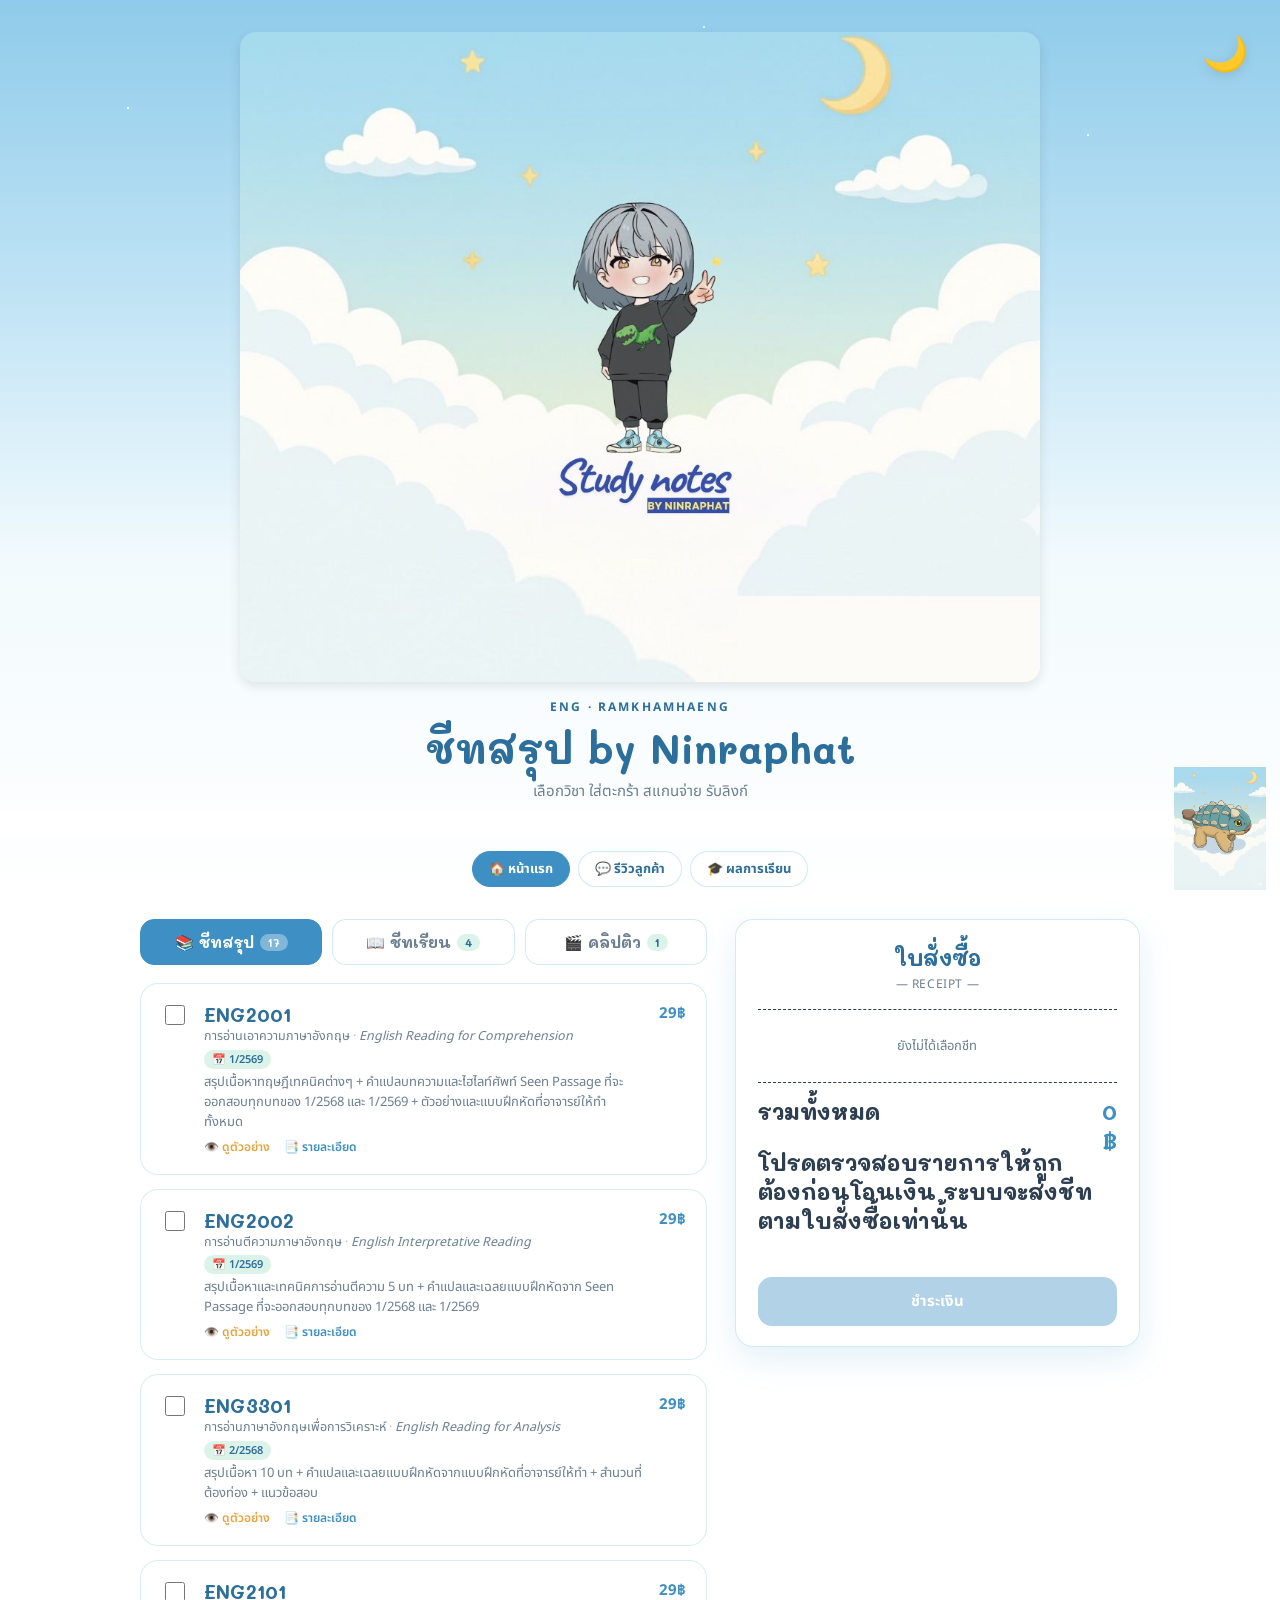
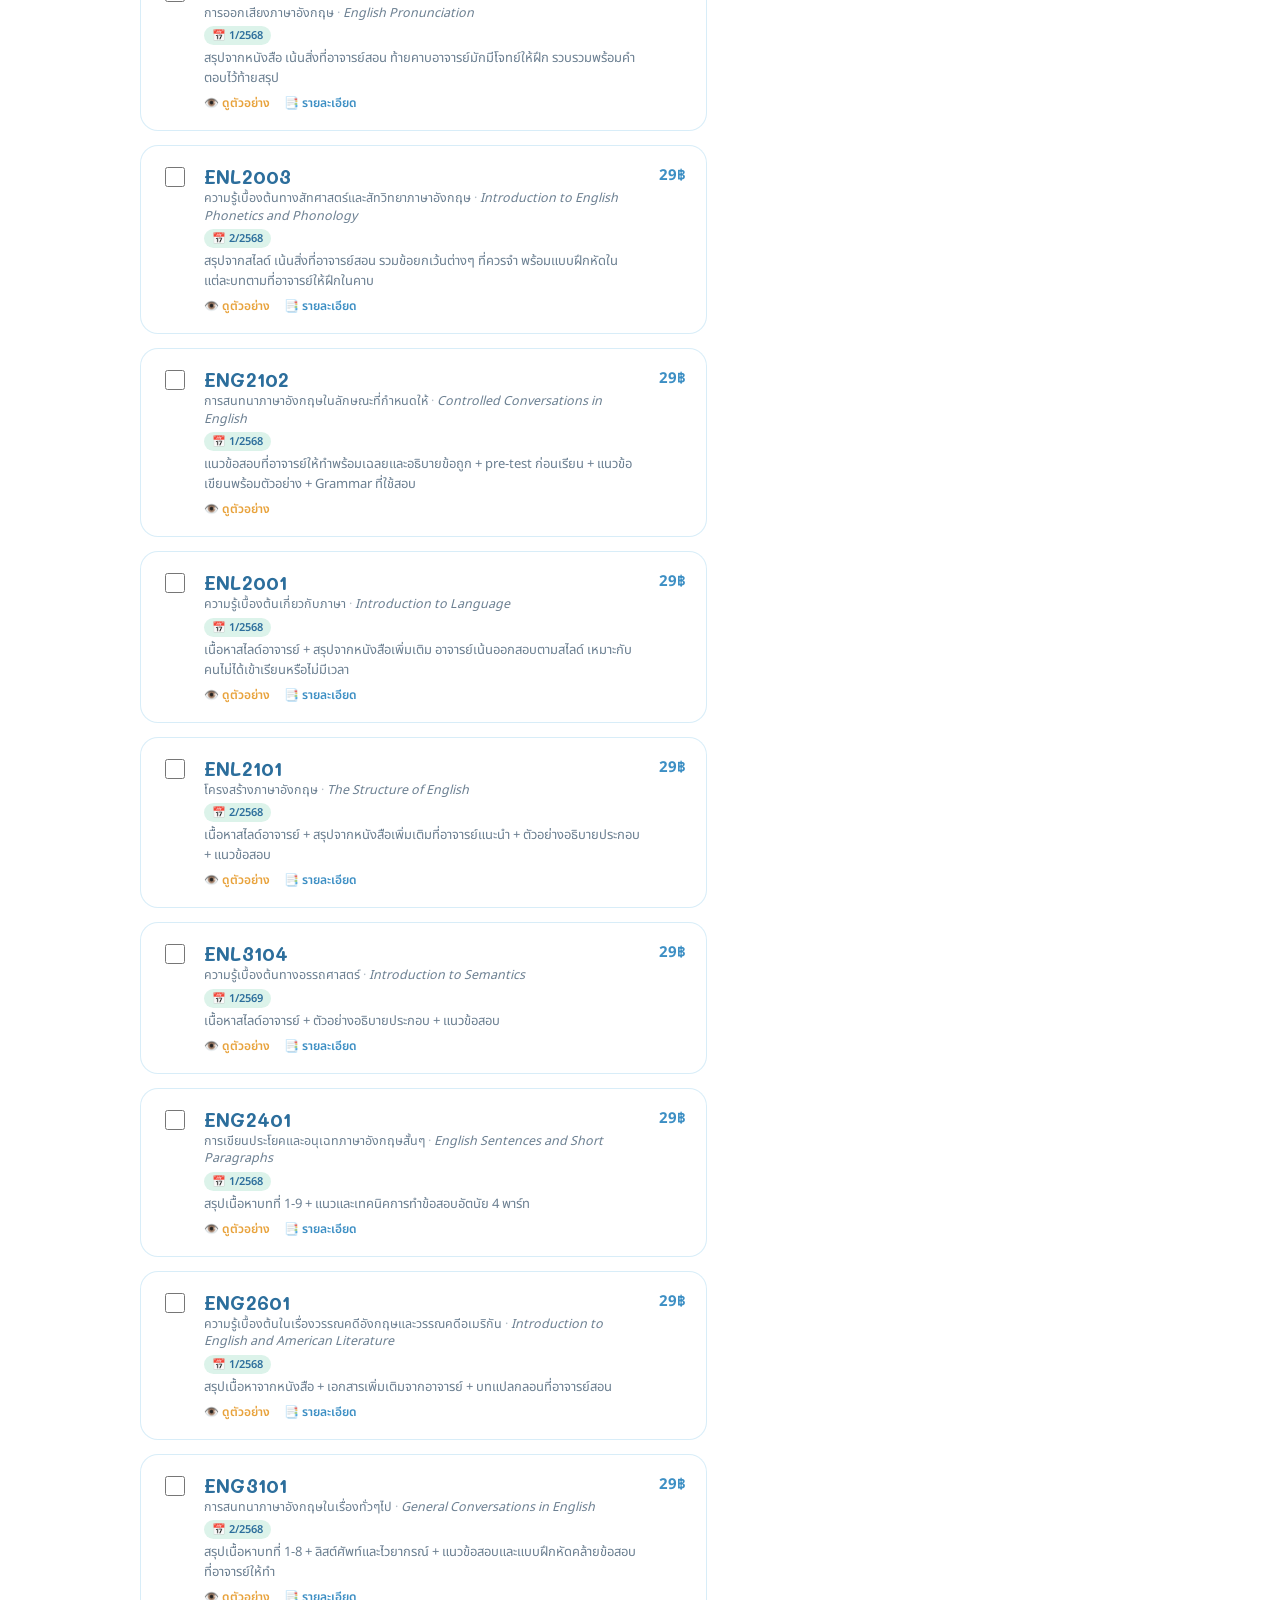
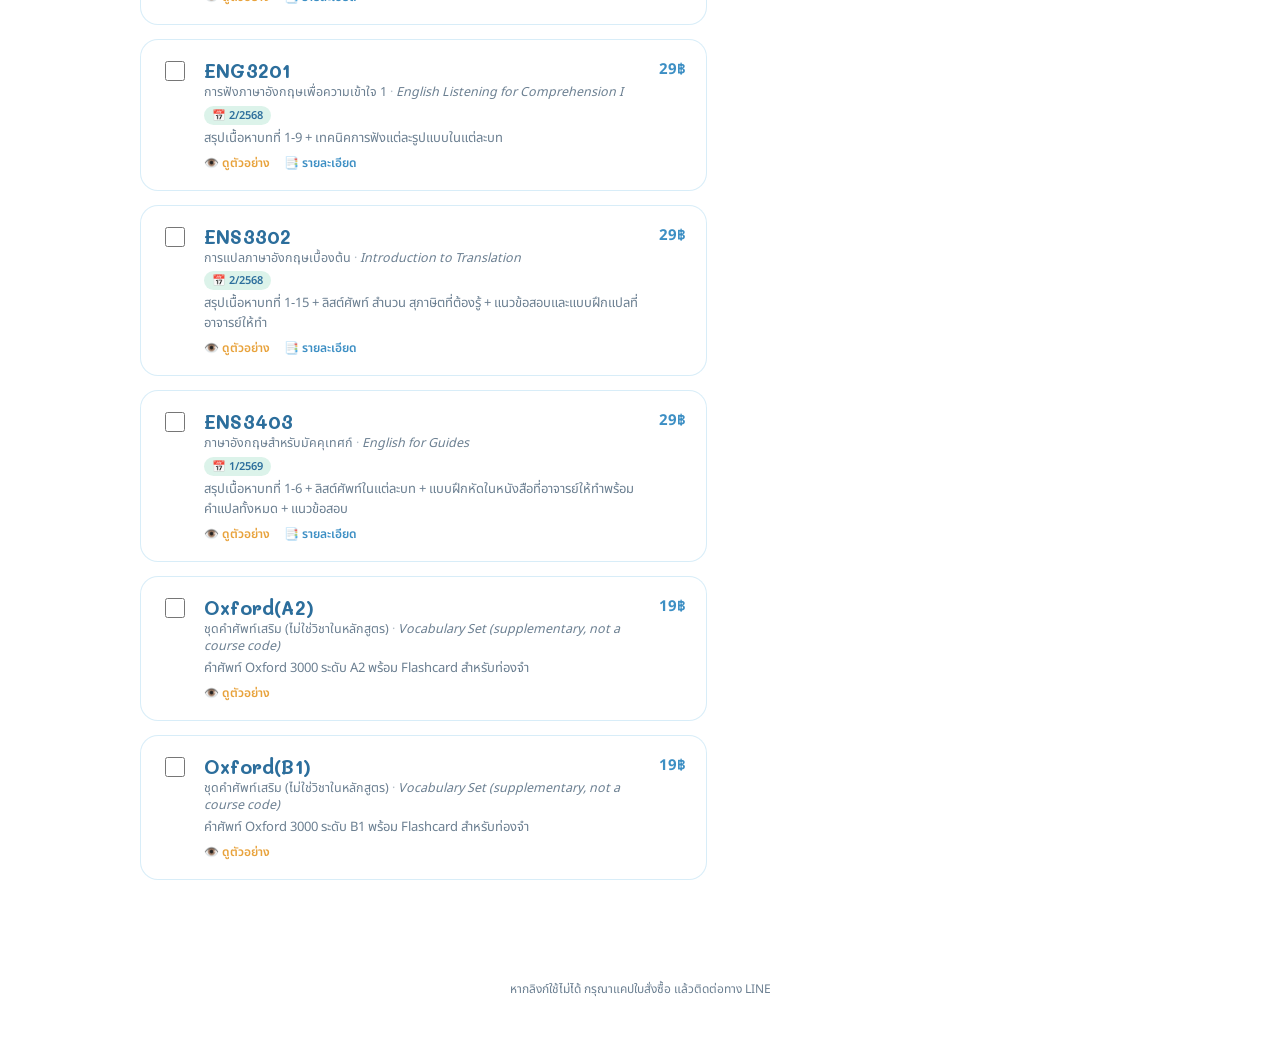
==== commit 96b55524: "Update index.html" ====
--- a/index.html
+++ b/index.html
@@ -166,7 +166,7 @@
     {
       code:"ENG2001", price:29, category:"summary",
       nameTh:"การอ่านเอาความภาษาอังกฤษ", nameEn:"English Reading for Comprehension", term:"1/2569",
-      desc:"สรุปเนื้อหาทฤษฎีเทคนิคต่างๆ + คำแปลบทความและไฮไลท์ศัพท์ Seen Passage ที่จะออกสอบ + ตัวอย่างและแบบฝึกหัดที่อาจารย์ให้ทำทั้งหมด",
+      desc:"สรุปเนื้อหาทฤษฎีเทคนิคต่างๆ + คำแปลบทความและไฮไลท์ศัพท์ Seen Passage ที่จะออกสอบทุกบทของ 1/2568 และ 1/2569 + ตัวอย่างและแบบฝึกหัดที่อาจารย์ให้ทำทั้งหมด",
       previewLink:"https://drive.google.com/file/d/1UkOVLTG5SW_FugC0UhmWMNXrBt3ywsfg/view?usp=sharing",
       driveLink:"https://drive.google.com/FILE_ID_ENG2001",
       topics:["แนวข้อสอบ", "บทที่ 1 ทักษะในการอ่าน (Similar Meaning)", "บทที่ 2 โครงสร้างของคำ (Prefix, Suffix และ Root)", "บทที่ 3 การใช้พจนานุกรม (Dictionary Entry)", "บทที่ 4 การเดาความหมายจากบริบท (Contextual Clues)", "บทที่ 5 การหาใจความสำคัญ (Main Idea)", "บทความ Seen Passage 7 บท"],
@@ -174,12 +174,12 @@
     },
     {
       code:"ENG2002", price:29, category:"summary",
-      nameTh:"การอ่านตีความภาษาอังกฤษ", nameEn:"English Interpretative Reading", term:"1/2568",
-      desc:"สรุปเนื้อหาและเทคนิคการอ่านตีความ 5 บท + คำแปลและเฉลยแบบฝึกหัดจาก Seen Passage ที่จะออกสอบทุกบทของเทอมนี้",
+      nameTh:"การอ่านตีความภาษาอังกฤษ", nameEn:"English Interpretative Reading", term:"1/2569",
+      desc:"สรุปเนื้อหาและเทคนิคการอ่านตีความ 5 บท + คำแปลและเฉลยแบบฝึกหัดจาก Seen Passage ที่จะออกสอบทุกบทของ 1/2568 และ 1/2569",
       previewLink:"https://drive.google.com/file/d/1_u2dksug7DxIl63vGPt9DpmT2qmByn0H/view?usp=sharing",
       driveLink:"https://drive.google.com/FILE_ID_ENG2002",
       topics:["Chapter 1: Skimming", "Chapter 2: Scanning", "Chapter 3: Reference", "Chapter 4: Reading for the Main Idea", "Chapter 5: Inference", "Seen Passage 7 บทความ"],
-      addon:true, addonPrice:10, addonLabel:"รับ Flashcard Quizlet (คำศัพท์ Seen Passage + Oxford 3000 B1)",
+      addon:true, addonPrice:10, addonLabel:"รับ Flashcard Quizlet (คำศัพท์ Seen Passage(1/2568 & 1/2569) + Oxford 3000 B1)",
       addonLink:"https://drive.google.com/FILE_ID_ENG2002_FLASHCARD",
       addonPreviewLink:"https://drive.google.com/file/d/15uQpM3kApazz4KP__qVP1P9ssO3oKR9p/view?usp=sharing"
     },
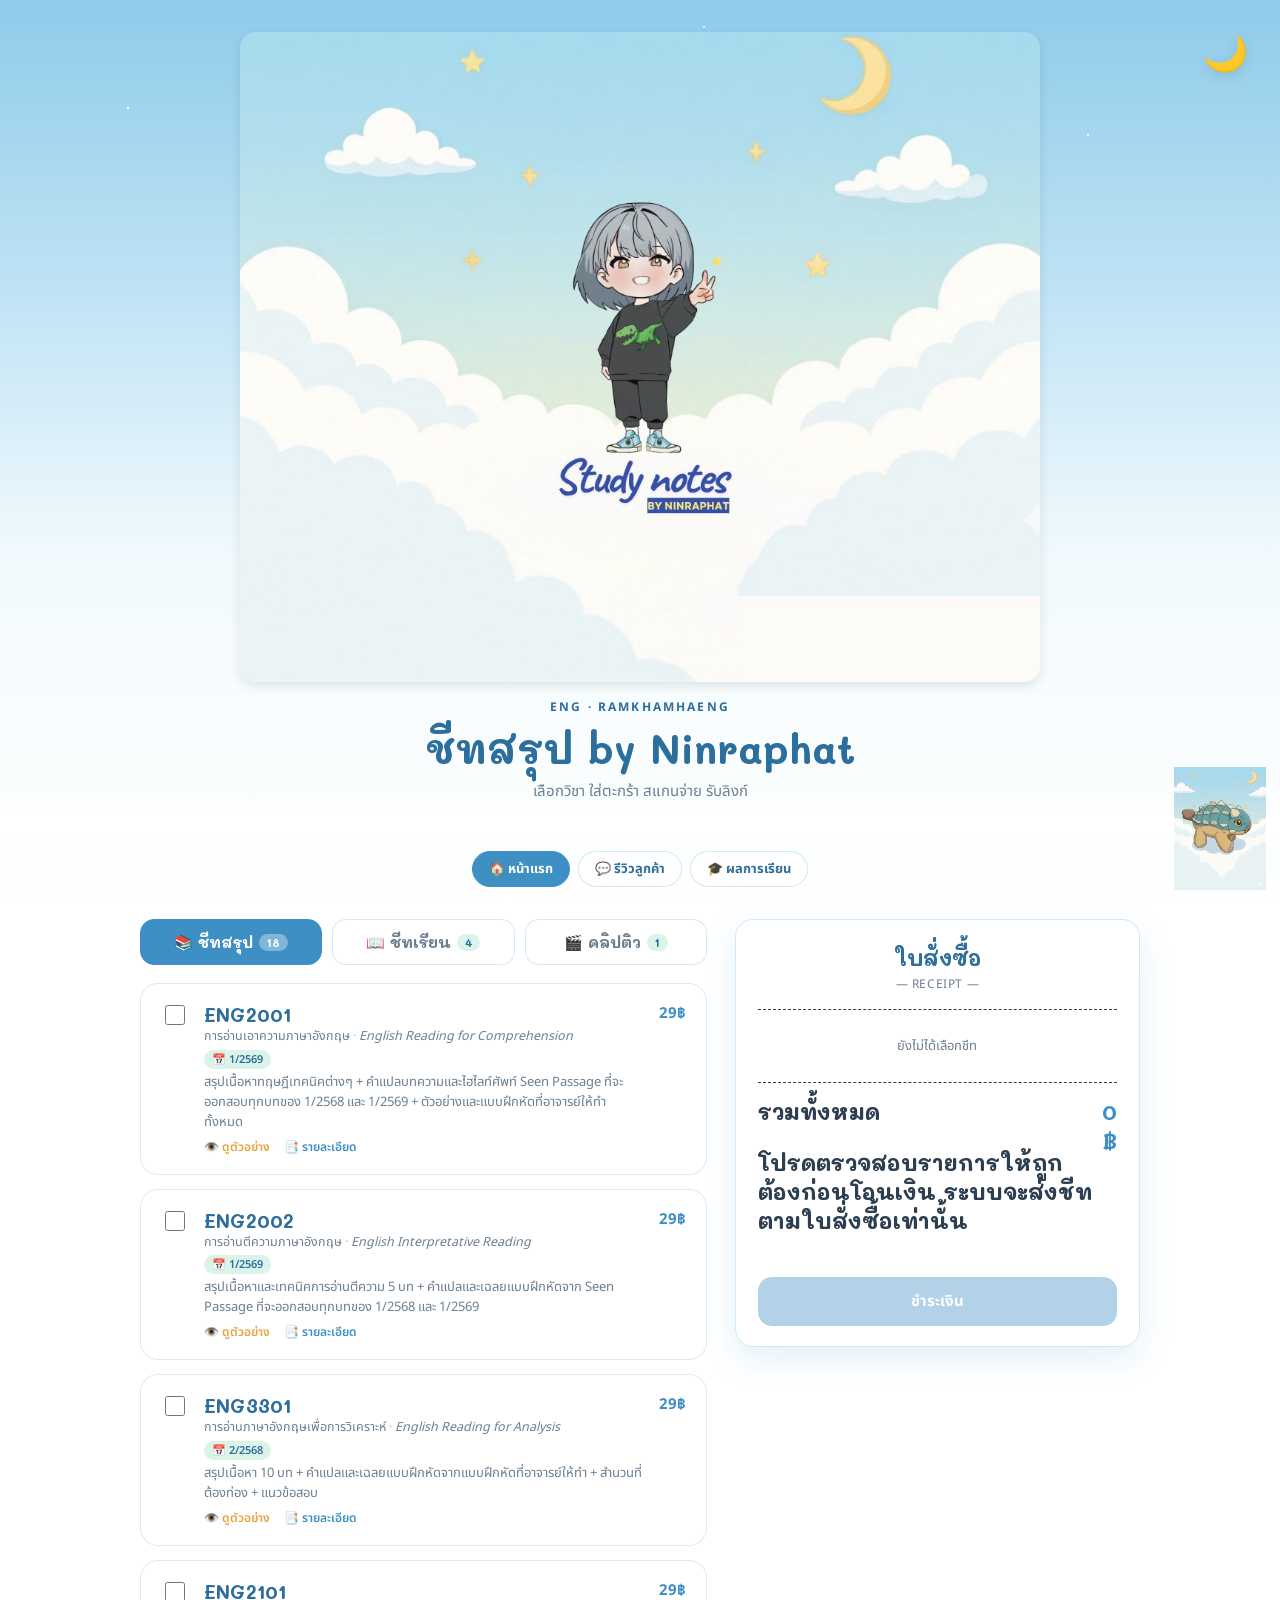
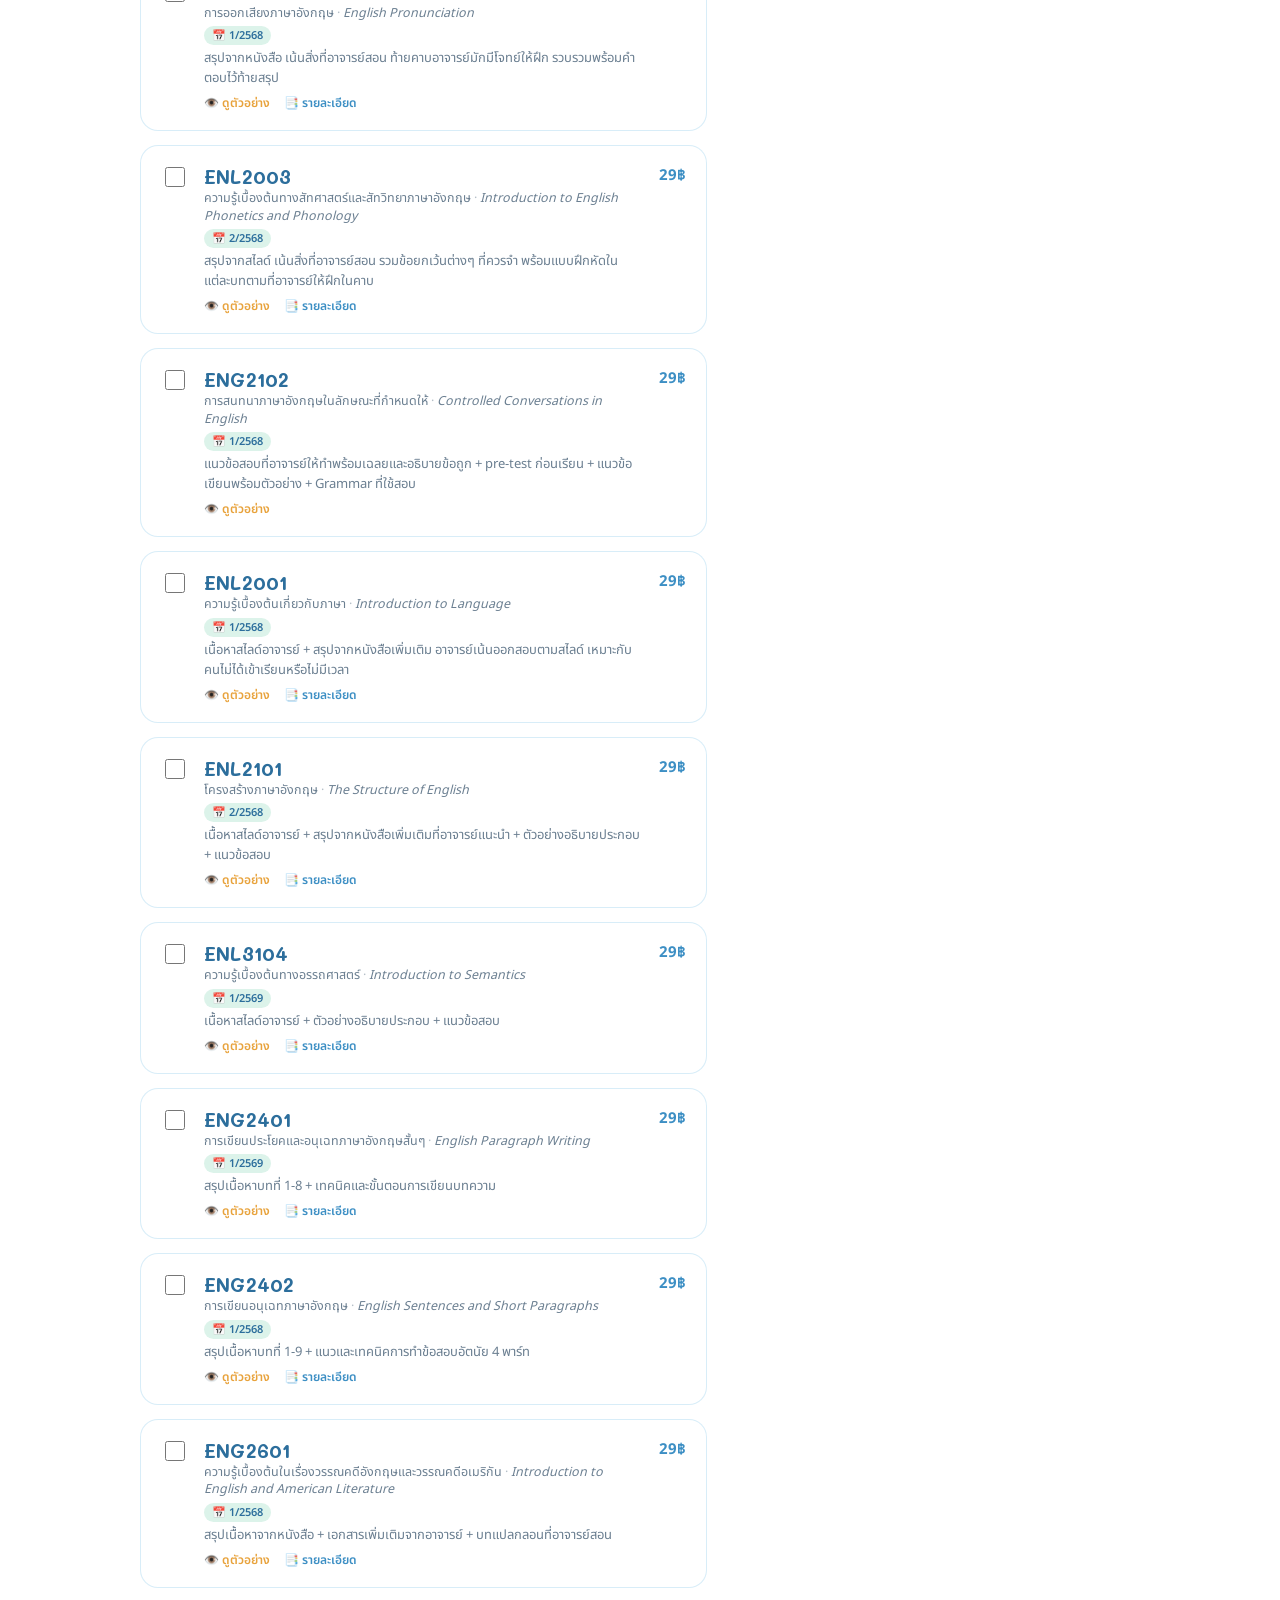
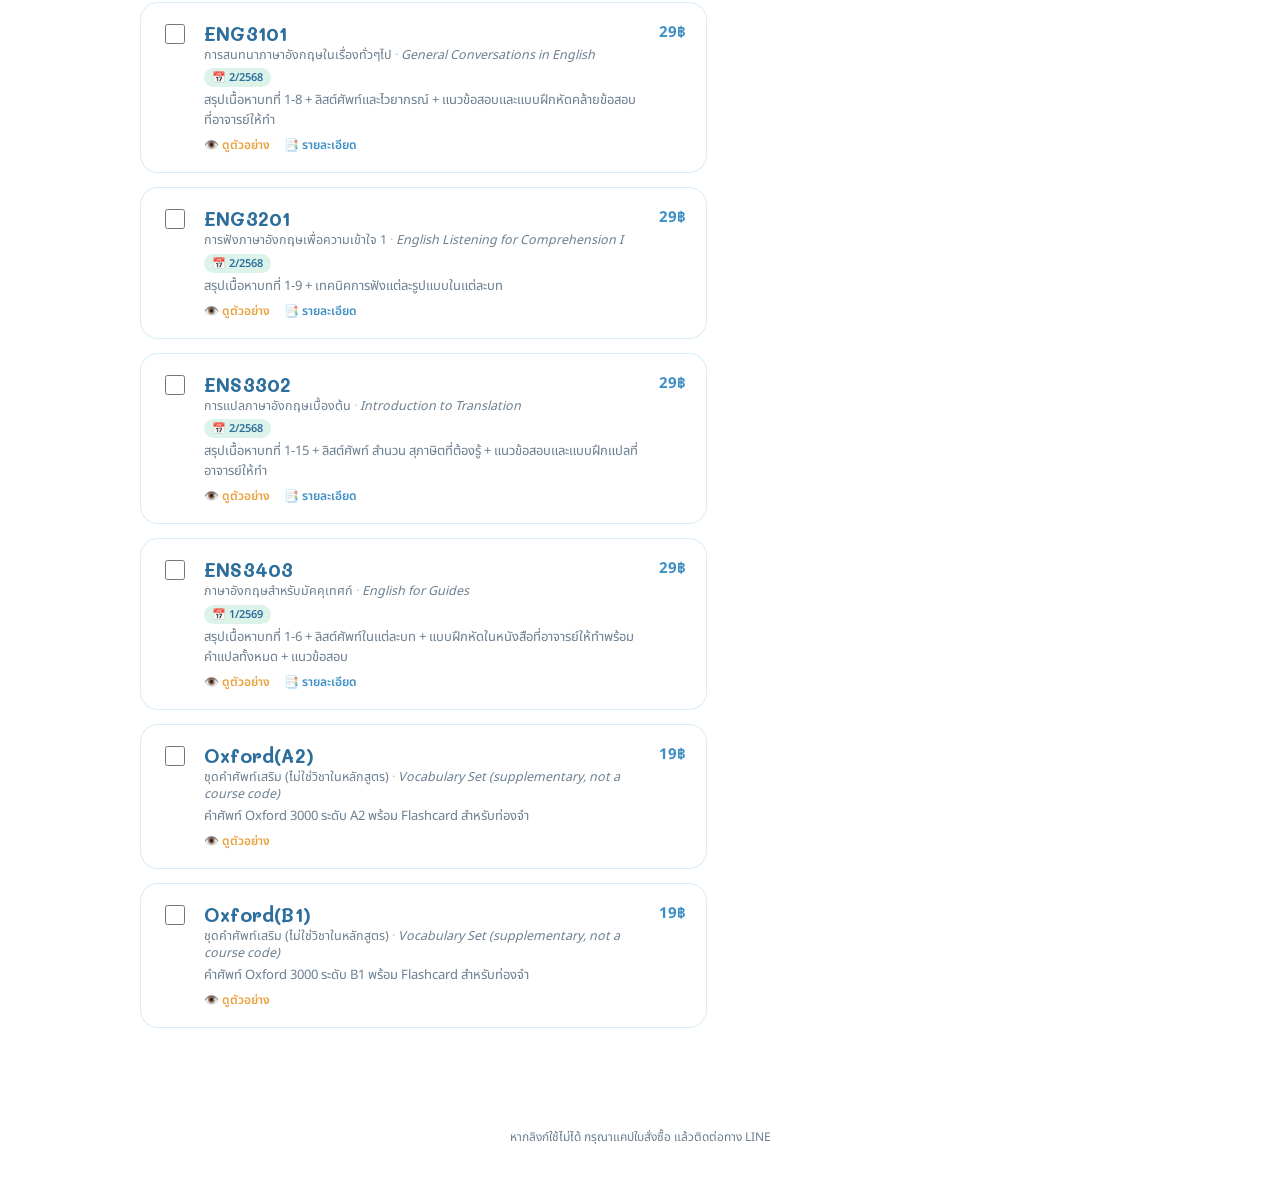
==== commit 78befb64: "Update index.html" ====
--- a/index.html
+++ b/index.html
@@ -152,7 +152,7 @@
 
 <script>
 const CONFIG = {
-  gasWebAppUrl: "https://script.google.com/macros/s/AKfycbx4dmI4gT1hyamHiGvTUid99ZT48GYlalV8Sgo-gRiiVatu5LPWP-SJb9LO8p2Jyzc/exec",
+  gasWebAppUrl: "https://script.google.com/macros/s/AKfycbzUFVZyZTFCXgPxH3xcroYZYXwBM7POT8HJCUP2rHuRhhuDvkeDcLj-OspyVnyw6VA/exec",
   qrImageSrc: "qr-placeholder.png",
   lineAddFriendUrl: "https://lin.ee/niqfKMM",
   lineOaId: "@909derit",
@@ -277,7 +277,18 @@
     },
     {
       code:"ENG2401", price:29, category:"summary",
-      nameTh:"การเขียนประโยคและอนุเฉทภาษาอังกฤษสั้นๆ", nameEn:"English Sentences and Short Paragraphs", term:"1/2568",
+      nameTh:"การเขียนประโยคและอนุเฉทภาษาอังกฤษสั้นๆ", nameEn:"English Paragraph Writing", term:"1/2569",
+      desc:"สรุปเนื้อหาบทที่ 1-8 + เทคนิคและขั้นตอนการเขียนบทความ",
+      previewLink:"https://drive.google.com/file/d/1YZVTnJcjITcb-N6XDrV_Rs4q5kguraW7/view?usp=drivesdk",
+      driveLink:"https://drive.google.com/FILE_ID_ENG2402",
+      topics:["บทที่ 1 ความหมายและรูปแบบของอนุเฉท", "บทที่ 2 องค์ประกอบพื้นฐานของอนุเฉท", "บทที่ 3 องค์ประกอบภายในของอนุเฉท", "บทที่ 4 การเขียนอนุเฉทเชิงบรรยาย (Narrative Paragraphs)",
+"บทที่ 5 การเขียนอนุเฉทเชิงพรรณนา (Descriptive Paragraphs)", "บทที่ 6 การเขียนอนุเฉทแสดงขั้นตอน (Process Paragraphs)", "บทที่ 7 การเขียนอนุเฉทแสดงตัวอย่าง (Example Paragraphs)",
+"บทที่ 8 การเขียนอนุเฉทแสดงความคิดเห็น (Opinion Paragraphs)"],
+      addon:false
+    },
+    {
+      code:"ENG2402", price:29, category:"summary",
+      nameTh:"การเขียนอนุเฉทภาษาอังกฤษ", nameEn:"English Sentences and Short Paragraphs", term:"1/2568",
       desc:"สรุปเนื้อหาบทที่ 1-9 + แนวและเทคนิคการทำข้อสอบอัตนัย 4 พาร์ท",
       previewLink:"https://drive.google.com/file/d/1f75zbwHli59xlIXCM-VsStEfG-_Ddmme/view?usp=sharing",
       driveLink:"https://drive.google.com/FILE_ID_ENG2401",
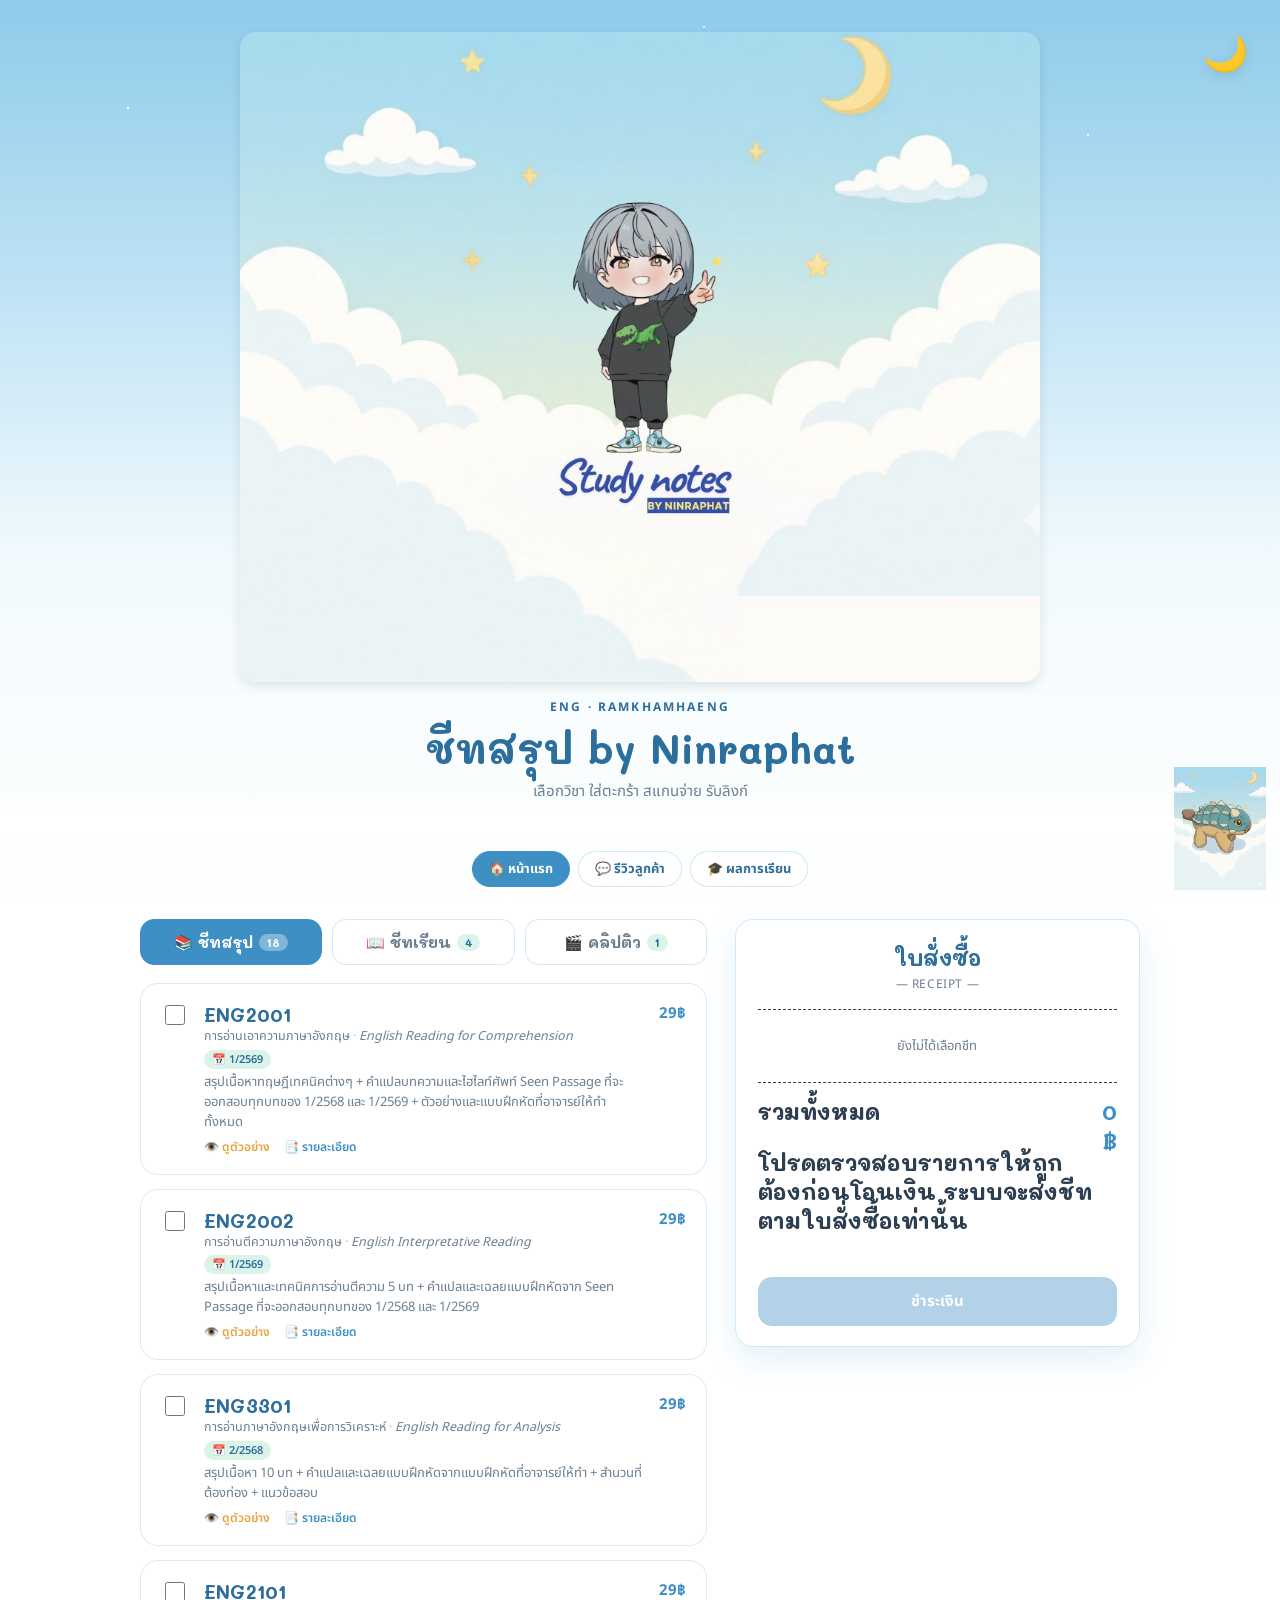
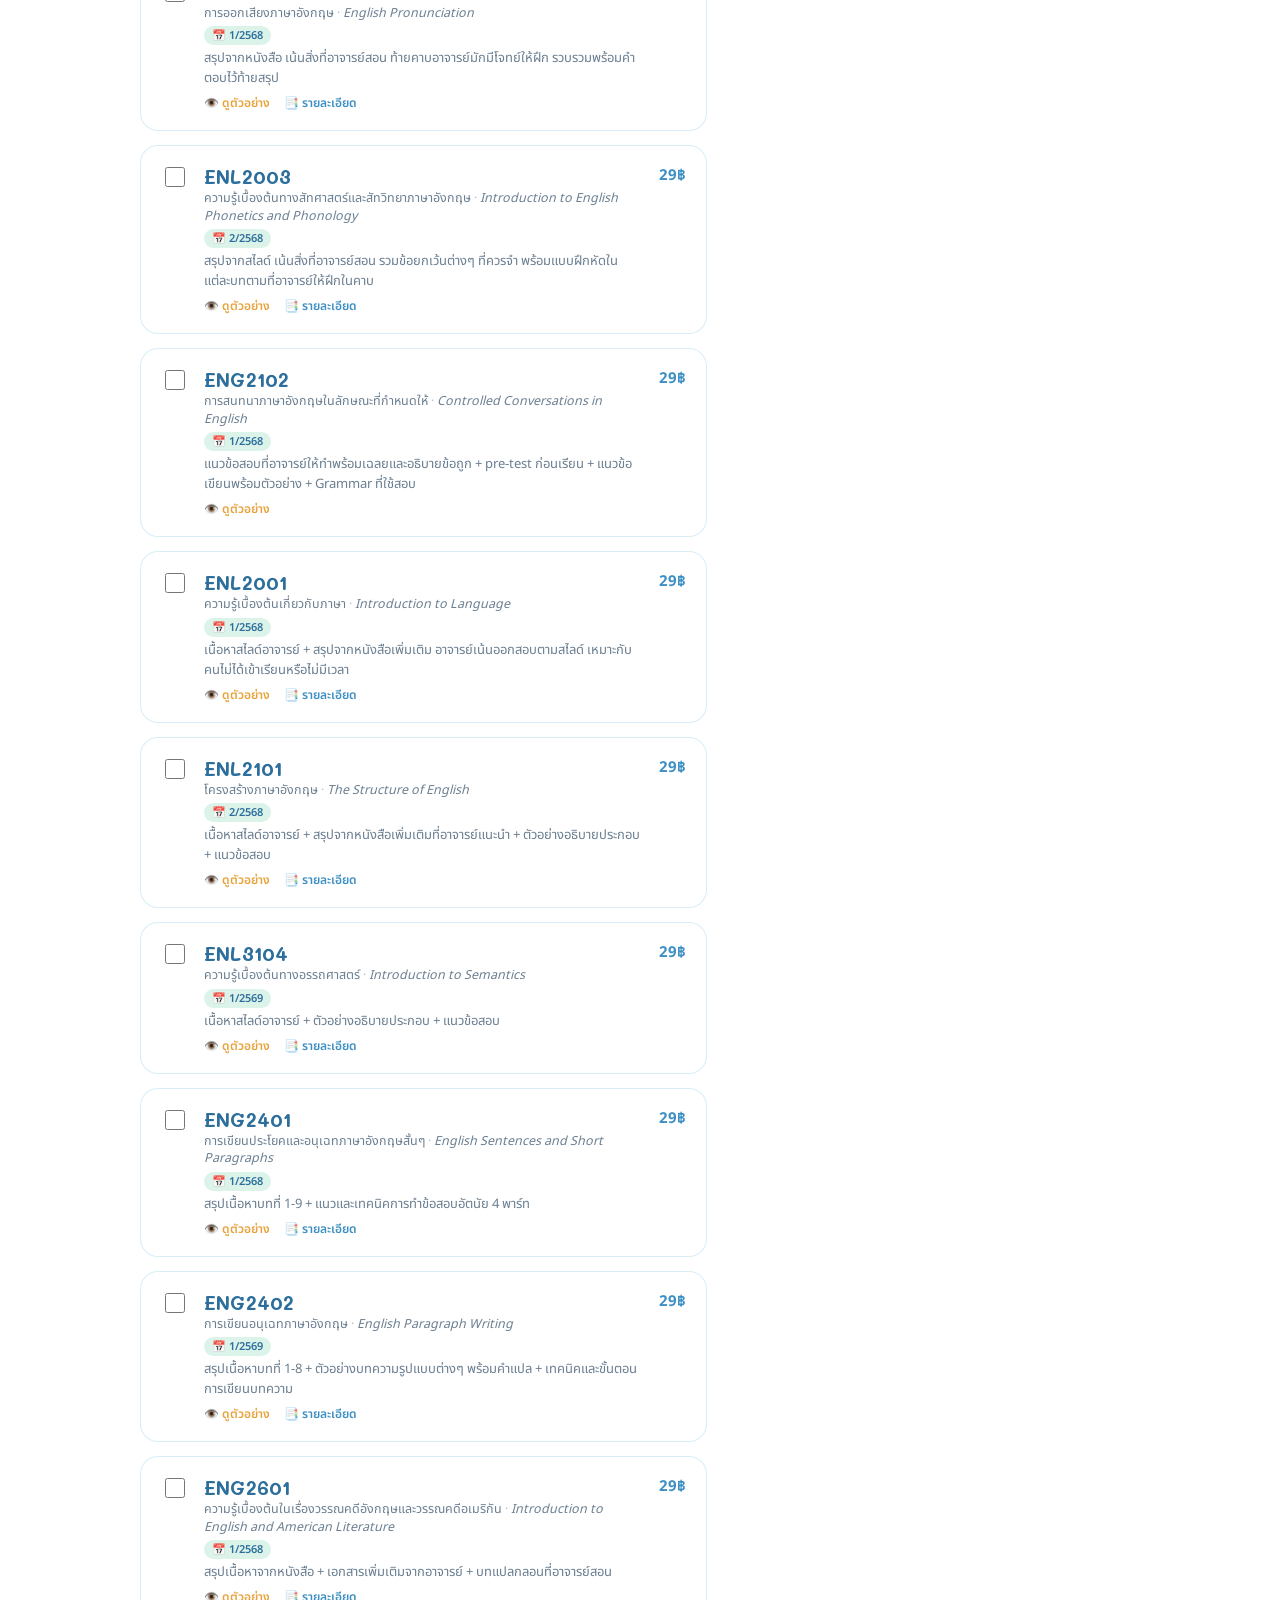
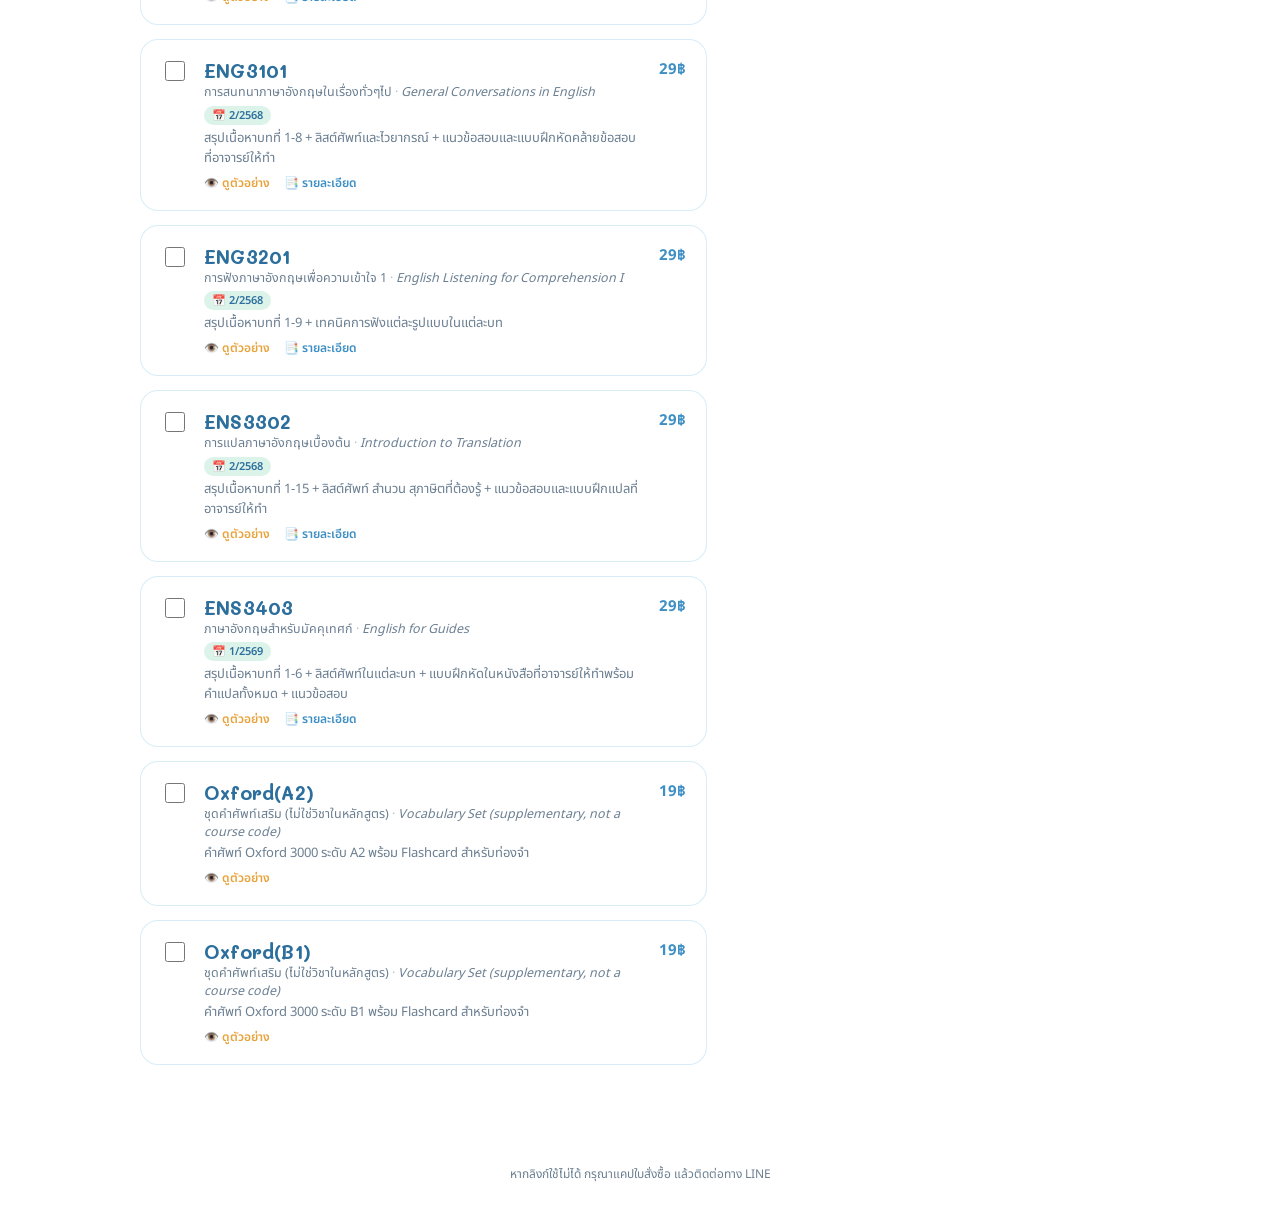
==== commit ac1b9e3f: "Update index.html" ====
--- a/index.html
+++ b/index.html
@@ -277,18 +277,7 @@
     },
     {
       code:"ENG2401", price:29, category:"summary",
-      nameTh:"การเขียนประโยคและอนุเฉทภาษาอังกฤษสั้นๆ", nameEn:"English Paragraph Writing", term:"1/2569",
-      desc:"สรุปเนื้อหาบทที่ 1-8 + เทคนิคและขั้นตอนการเขียนบทความ",
-      previewLink:"https://drive.google.com/file/d/1YZVTnJcjITcb-N6XDrV_Rs4q5kguraW7/view?usp=drivesdk",
-      driveLink:"https://drive.google.com/FILE_ID_ENG2402",
-      topics:["บทที่ 1 ความหมายและรูปแบบของอนุเฉท", "บทที่ 2 องค์ประกอบพื้นฐานของอนุเฉท", "บทที่ 3 องค์ประกอบภายในของอนุเฉท", "บทที่ 4 การเขียนอนุเฉทเชิงบรรยาย (Narrative Paragraphs)",
-"บทที่ 5 การเขียนอนุเฉทเชิงพรรณนา (Descriptive Paragraphs)", "บทที่ 6 การเขียนอนุเฉทแสดงขั้นตอน (Process Paragraphs)", "บทที่ 7 การเขียนอนุเฉทแสดงตัวอย่าง (Example Paragraphs)",
-"บทที่ 8 การเขียนอนุเฉทแสดงความคิดเห็น (Opinion Paragraphs)"],
-      addon:false
-    },
-    {
-      code:"ENG2402", price:29, category:"summary",
-      nameTh:"การเขียนอนุเฉทภาษาอังกฤษ", nameEn:"English Sentences and Short Paragraphs", term:"1/2568",
+      nameTh:"การเขียนประโยคและอนุเฉทภาษาอังกฤษสั้นๆ", nameEn:"English Sentences and Short Paragraphs", term:"1/2568",
       desc:"สรุปเนื้อหาบทที่ 1-9 + แนวและเทคนิคการทำข้อสอบอัตนัย 4 พาร์ท",
       previewLink:"https://drive.google.com/file/d/1f75zbwHli59xlIXCM-VsStEfG-_Ddmme/view?usp=sharing",
       driveLink:"https://drive.google.com/FILE_ID_ENG2401",
@@ -297,6 +286,17 @@
       addon:true, addonPrice:10, addonLabel:"รับแนวข้อสอบ 3 ชุดฝึกทำจริง พร้อมเฉลย อธิบาย แปลทุกข้อ",
       addonLink:"https://drive.google.com/FILE_ID_ENG2401_EXAM",
       addonPreviewLink:"https://drive.google.com/file/d/19i0FXB5IoytWe6sqDg6eJzM2YvMusm1-/view?usp=sharing"
+    },
+    {
+      code:"ENG2402", price:29, category:"summary",
+      nameTh:"การเขียนอนุเฉทภาษาอังกฤษ", nameEn:"English Paragraph Writing", term:"1/2569",
+      desc:"สรุปเนื้อหาบทที่ 1-8 + ตัวอย่างบทความรูปแบบต่างๆ พร้อมคำแปล + เทคนิคและขั้นตอนการเขียนบทความ",
+      previewLink:"https://drive.google.com/file/d/1YZVTnJcjITcb-N6XDrV_Rs4q5kguraW7/view?usp=drivesdk",
+      driveLink:"https://drive.google.com/FILE_ID_ENG2402",
+      topics:["บทที่ 1 ความหมายและรูปแบบของอนุเฉท", "บทที่ 2 องค์ประกอบพื้นฐานของอนุเฉท", "บทที่ 3 องค์ประกอบภายในของอนุเฉท", "บทที่ 4 การเขียนอนุเฉทเชิงบรรยาย (Narrative Paragraphs)",
+"บทที่ 5 การเขียนอนุเฉทเชิงพรรณนา (Descriptive Paragraphs)", "บทที่ 6 การเขียนอนุเฉทแสดงขั้นตอน (Process Paragraphs)", "บทที่ 7 การเขียนอนุเฉทแสดงตัวอย่าง (Example Paragraphs)",
+"บทที่ 8 การเขียนอนุเฉทแสดงความคิดเห็น (Opinion Paragraphs)"],
+      addon:false
     },
     {
       code:"ENG2601", price:29, category:"summary",
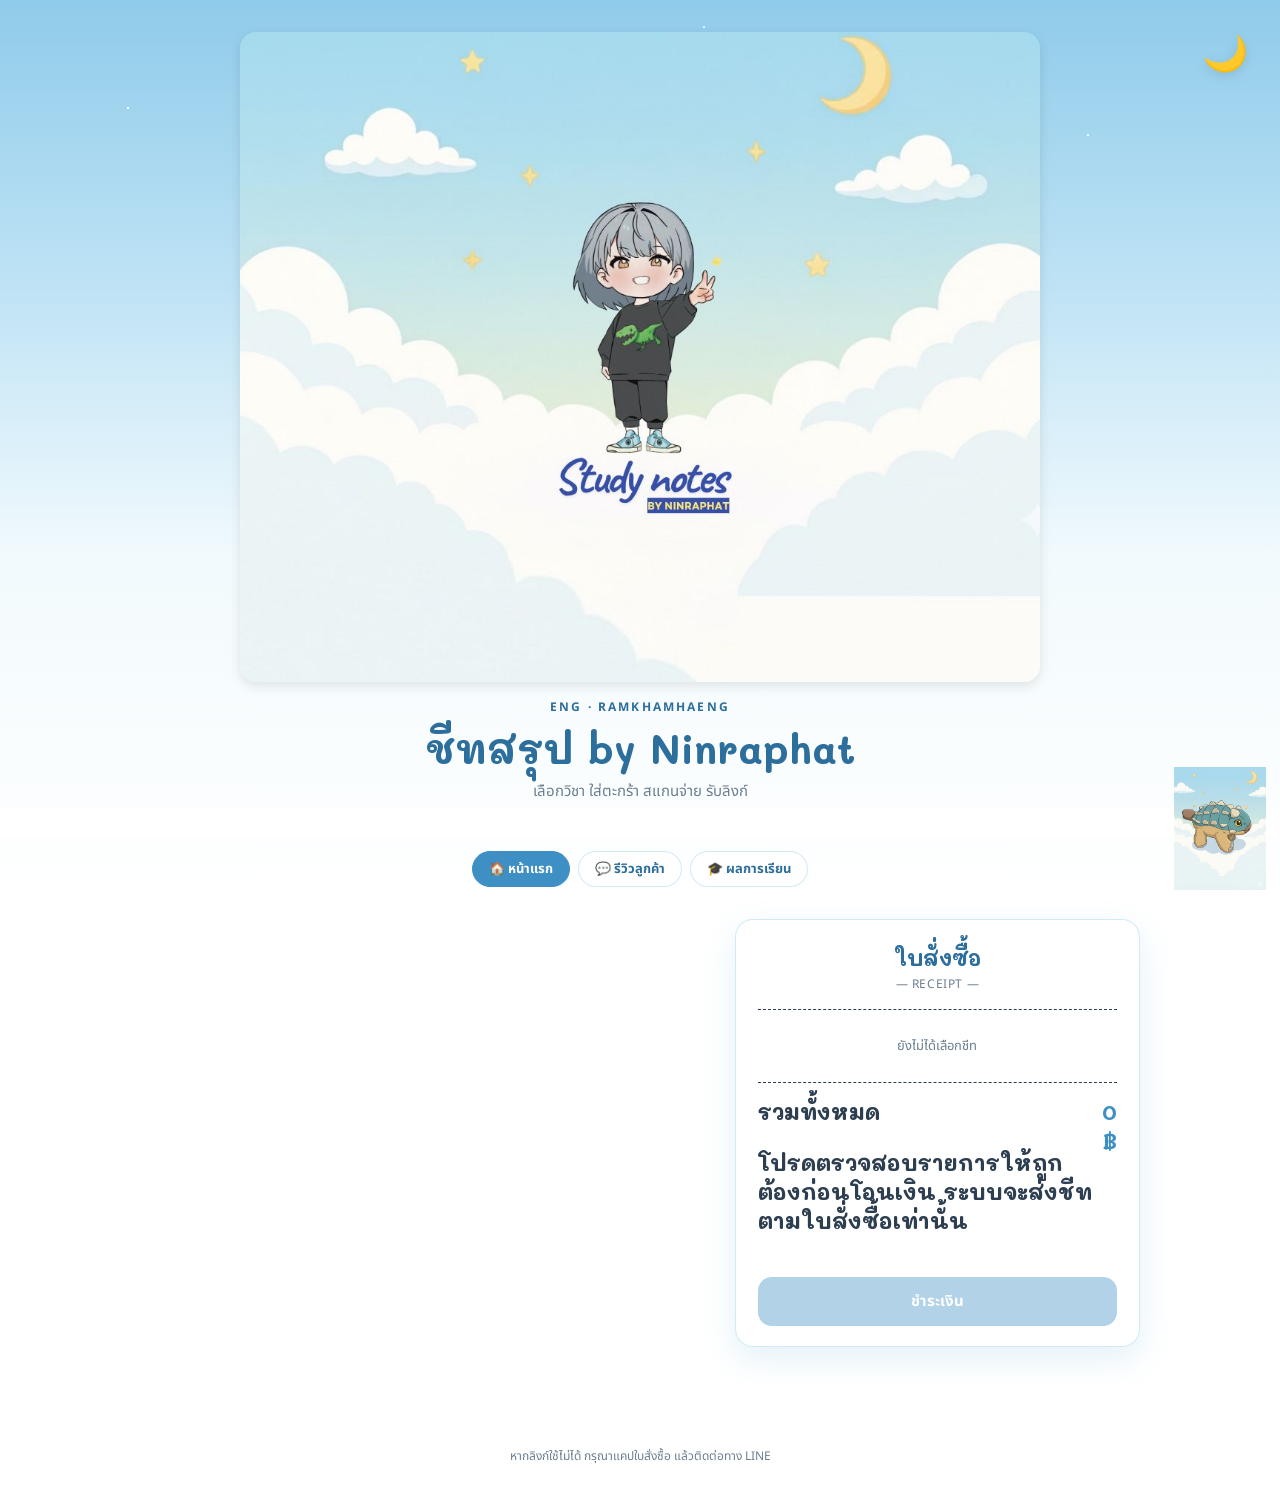
==== commit e512a252: "Update index.html" ====
--- a/index.html
+++ b/index.html
@@ -152,7 +152,7 @@
 
 <script>
 const CONFIG = {
-  gasWebAppUrl: "https://script.google.com/macros/s/AKfycbzUFVZyZTFCXgPxH3xcroYZYXwBM7POT8HJCUP2rHuRhhuDvkeDcLj-OspyVnyw6VA/exec",
+  gasWebAppUrl: "https://script.google.com/macros/s/AKfycbydqusyWj7Sw3akY_d6d1BrVtRyMqTr9JVVSDr213GjROuJzp6UbmhPBwX79Sy6R64/exec",
   qrImageSrc: "qr-placeholder.png",
   lineAddFriendUrl: "https://lin.ee/niqfKMM",
   lineOaId: "@909derit",
@@ -348,6 +348,18 @@
       addon:true, addonPrice:10, addonLabel:"รับ Flashcard Quizlet (ศัพท์ สำนวน สุภาษิตที่ต้องท่องจากในหนังสือ)",
       addonLink:"https://drive.google.com/FILE_ID_ENS3302_EXAM",
       addonPreviewLink:"https://drive.google.com/file/d/1QF1VfdK7rJ7Kz5ulPjxEKoaqXDl5Xksh/view?usp=drivesdk"
+    },
+    {
+      code:"ENS3401", price:29, category:"summary",
+      nameTh:"ภาษาอังกฤษเพื่อโรงแรม", nameEn:"English for Hotels", term:"1/2569",
+      desc:"สรุปเนื้อหาบทที่ 1-10 + แบบฝึกหัดในหนังสือที่อาจารย์ให้ทำพร้อมคำแปล + แนวข้อสอบ",
+      previewLink:"https://drive.google.com/file/d/1gCoFALLriVeEKX1NElz91LHwRjMcwyER/view?usp=drivesdk",
+      driveLink:"https://drive.google.com/FILE_ID_ENS3401",
+      topics:["Unit 1 Introduction", "Unit 2 Guest Relations: Hotel Fact Sheets", "Unit 3 Welcoming Guests", "Unit 4 Reservations: Letters, Faxes, E-mails, and Memos",
+"Unit 5 Reservations: Telephoning", "Unit 6 Front Office: Checking in", "Unit 7 Hotel Facilities", "Unit 8 Hotel Services: Food and Beverages", "Unit 9 Handling Complaints",
+"Unit 10 Front Office: Checking out"
+"],
+      addon:false
     },
     {
       code:"ENS3403", price:29, category:"summary",
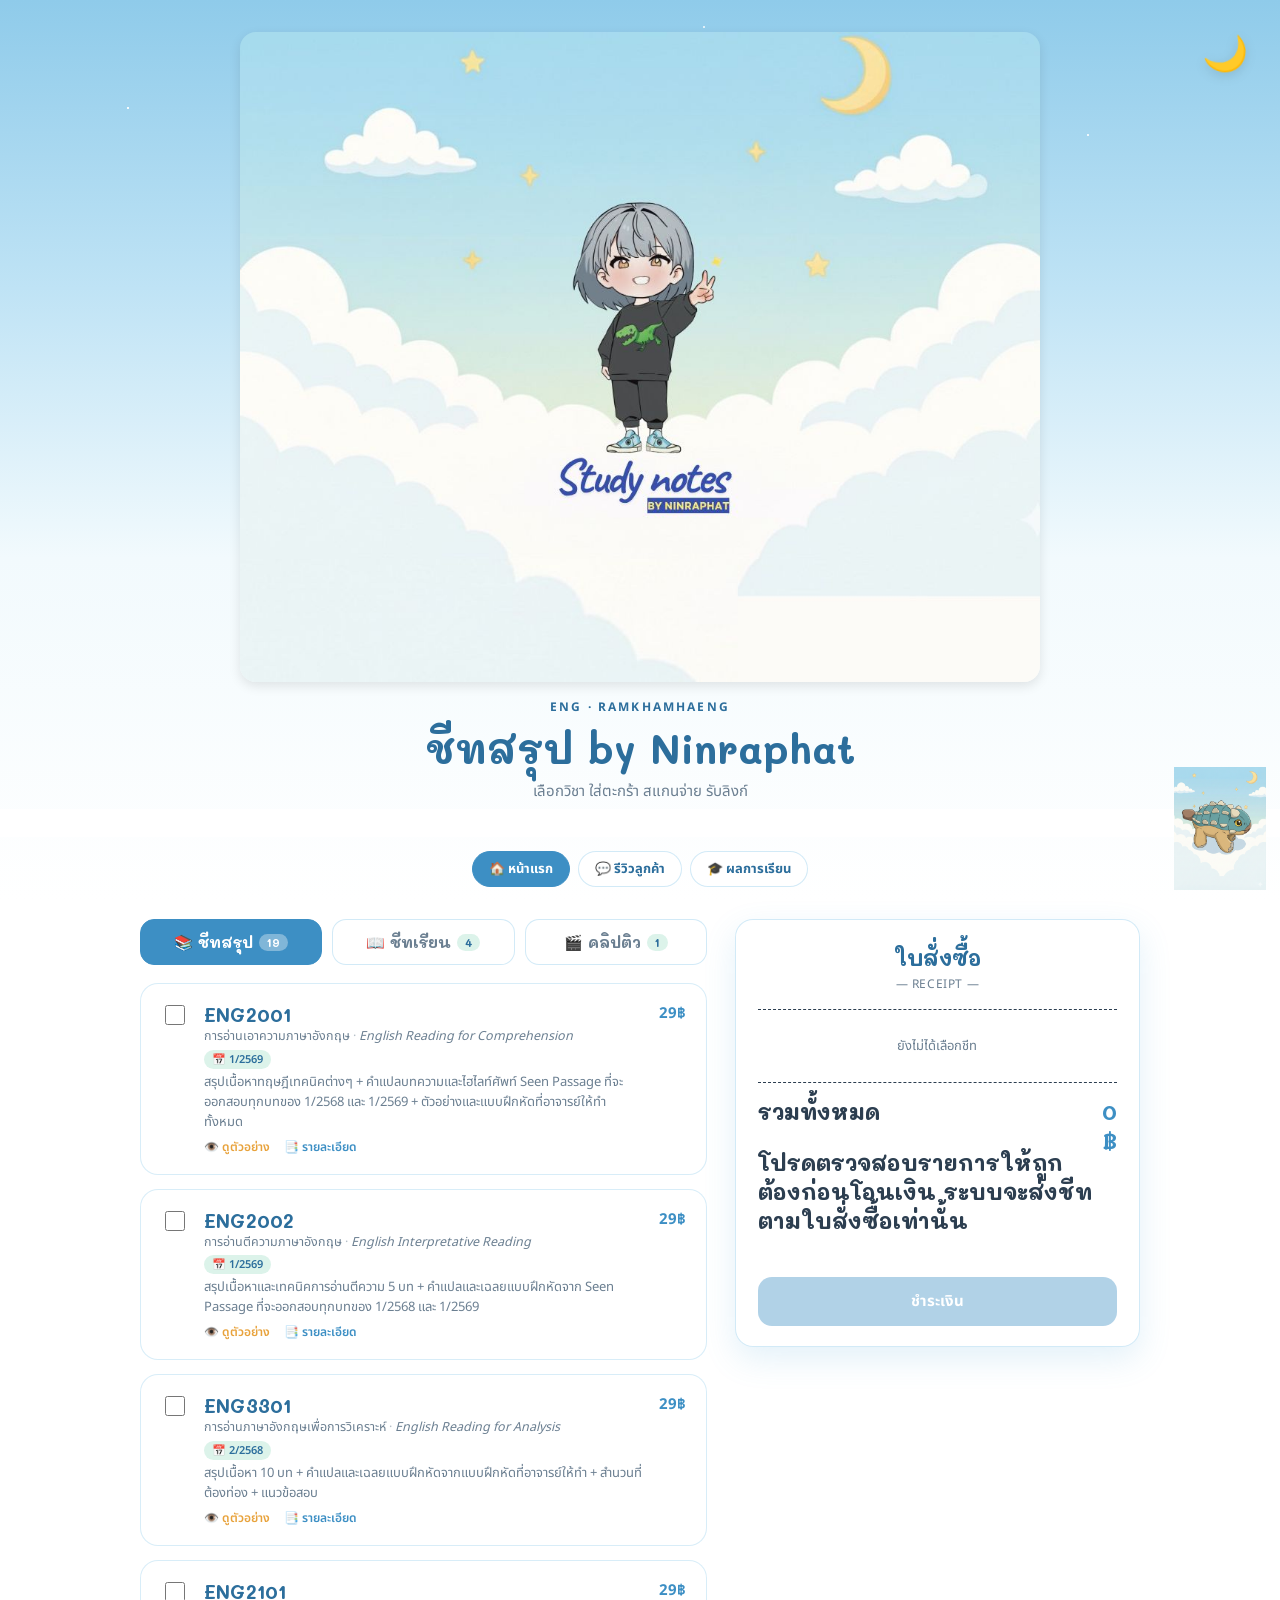
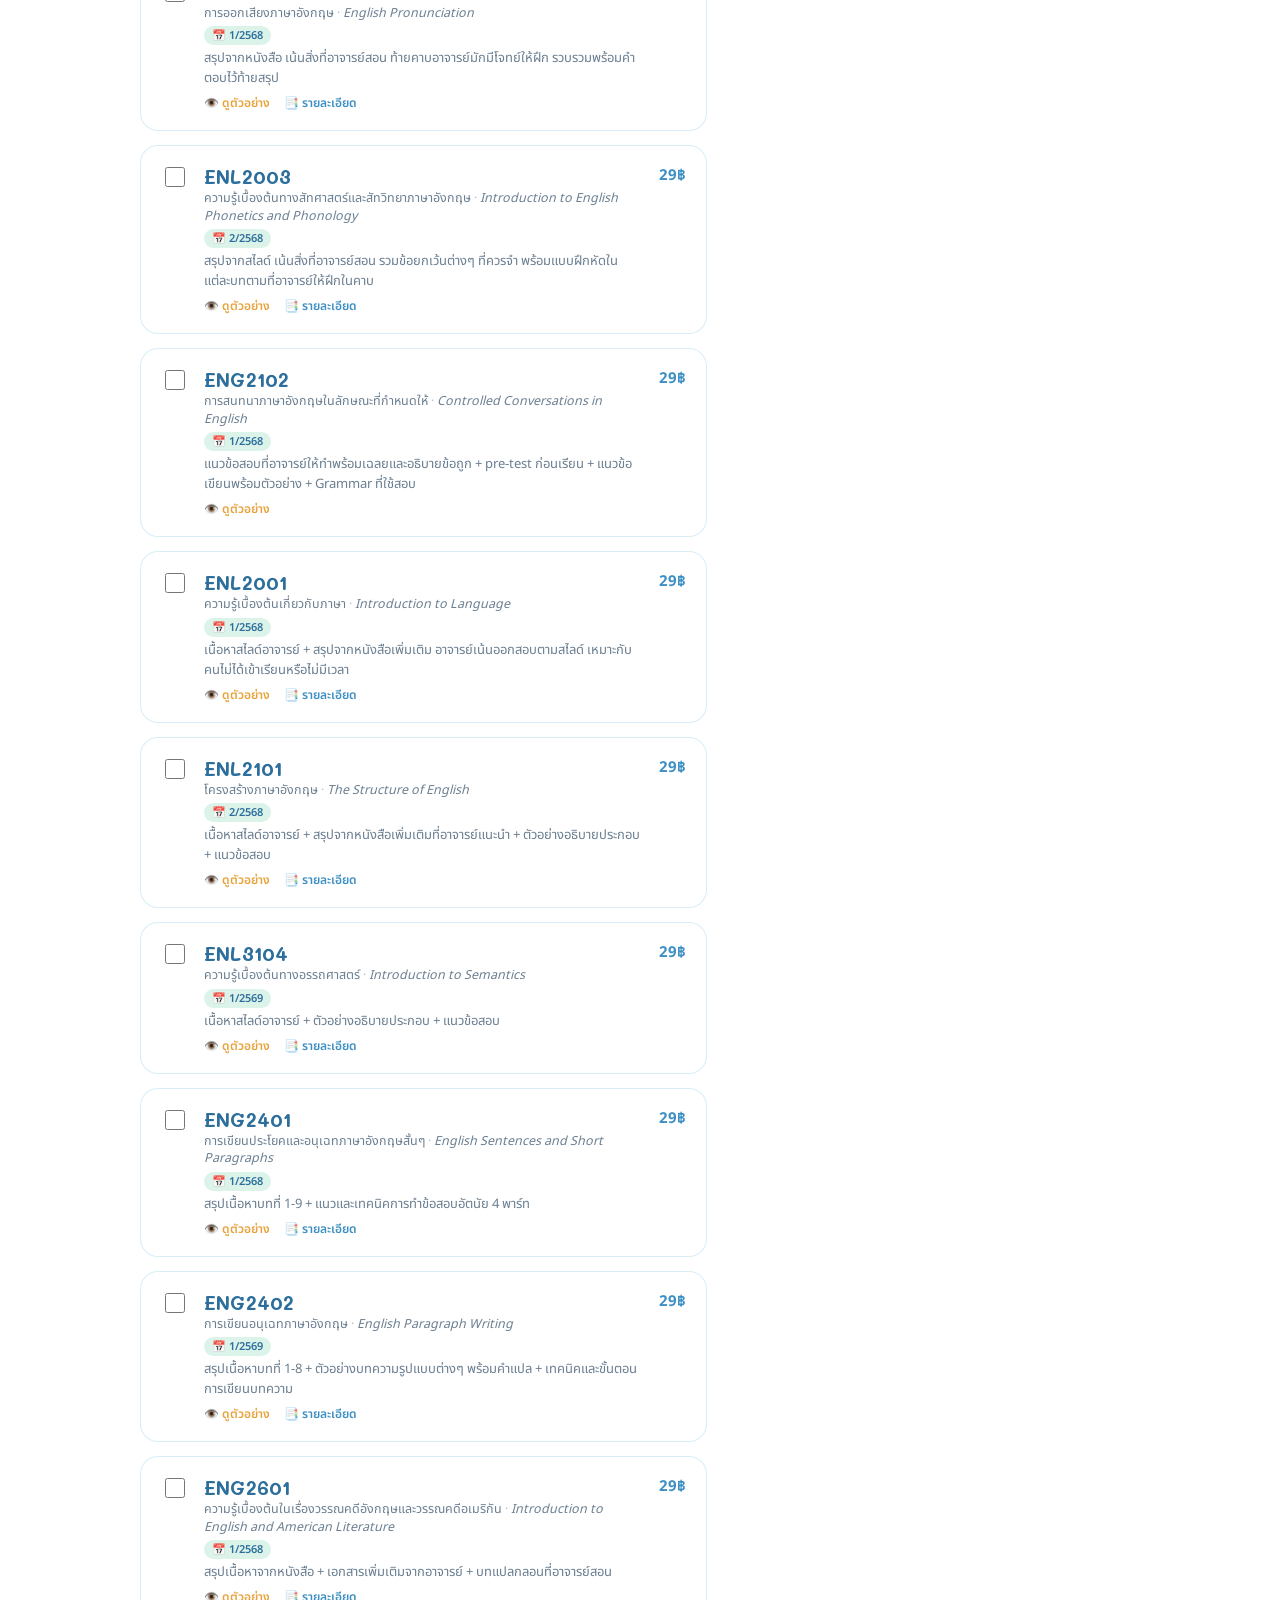
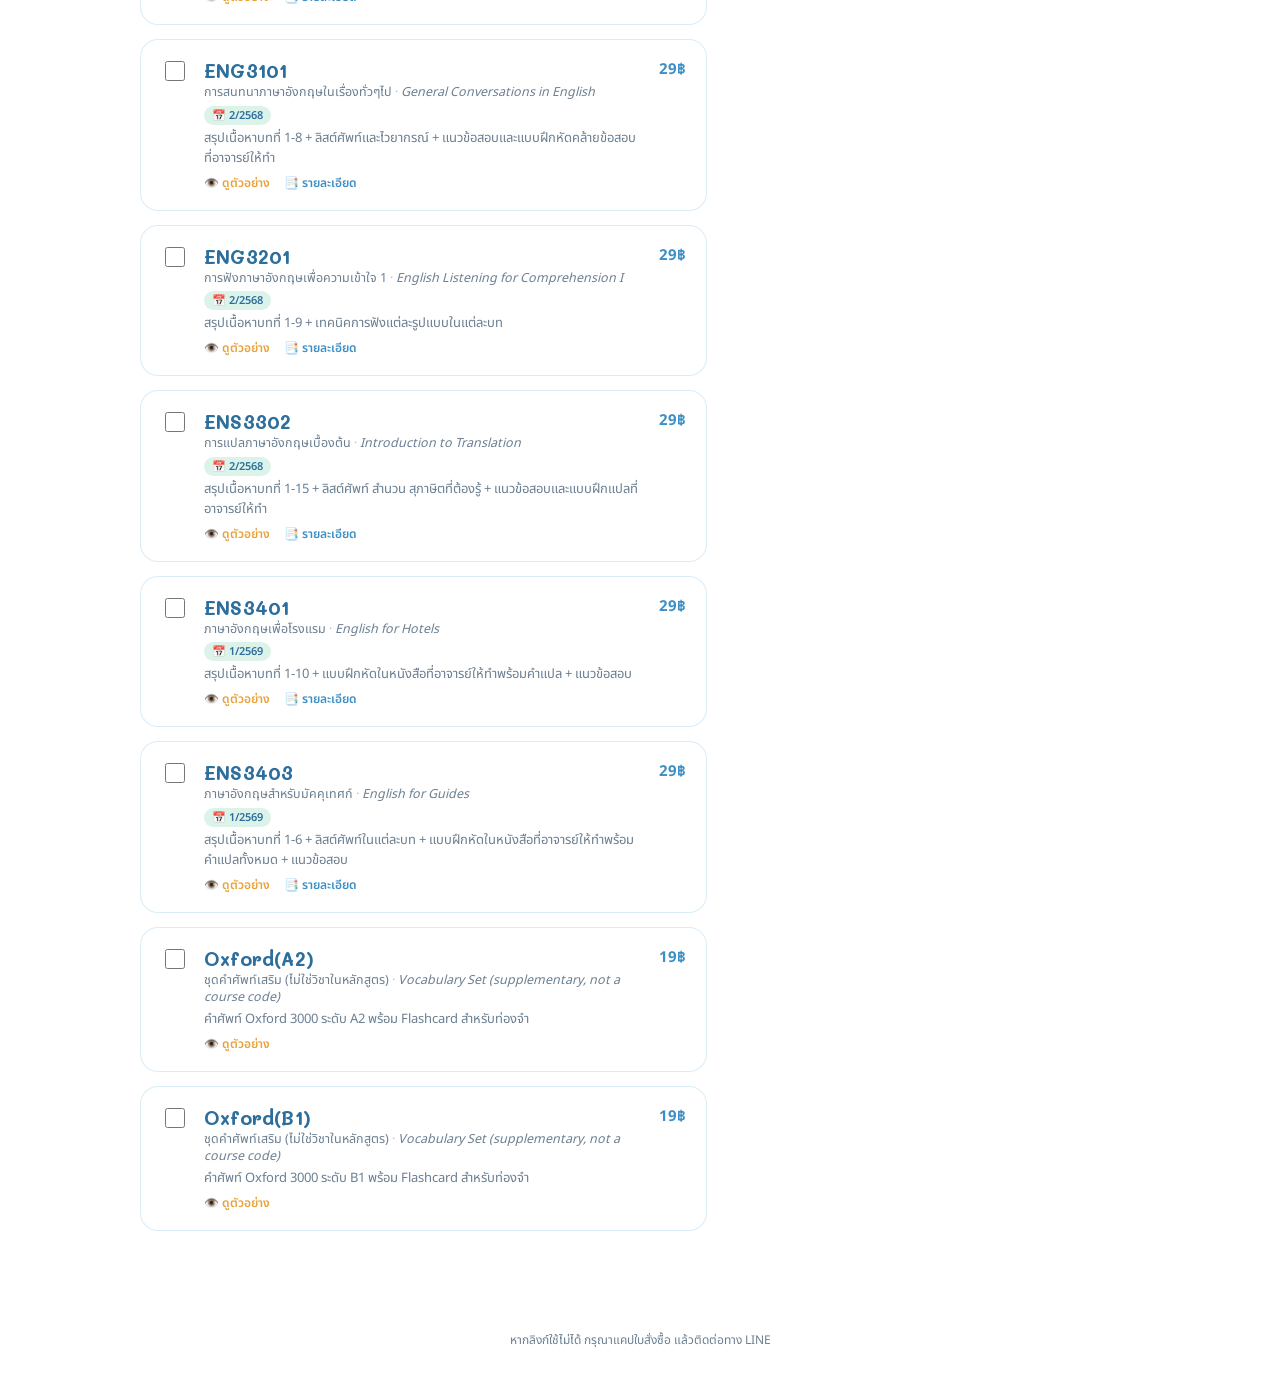
==== commit 08ba873c: "Update index.html" ====
--- a/index.html
+++ b/index.html
@@ -357,8 +357,7 @@
       driveLink:"https://drive.google.com/FILE_ID_ENS3401",
       topics:["Unit 1 Introduction", "Unit 2 Guest Relations: Hotel Fact Sheets", "Unit 3 Welcoming Guests", "Unit 4 Reservations: Letters, Faxes, E-mails, and Memos",
 "Unit 5 Reservations: Telephoning", "Unit 6 Front Office: Checking in", "Unit 7 Hotel Facilities", "Unit 8 Hotel Services: Food and Beverages", "Unit 9 Handling Complaints",
-"Unit 10 Front Office: Checking out"
-"],
+"Unit 10 Front Office: Checking out"],
       addon:false
     },
     {
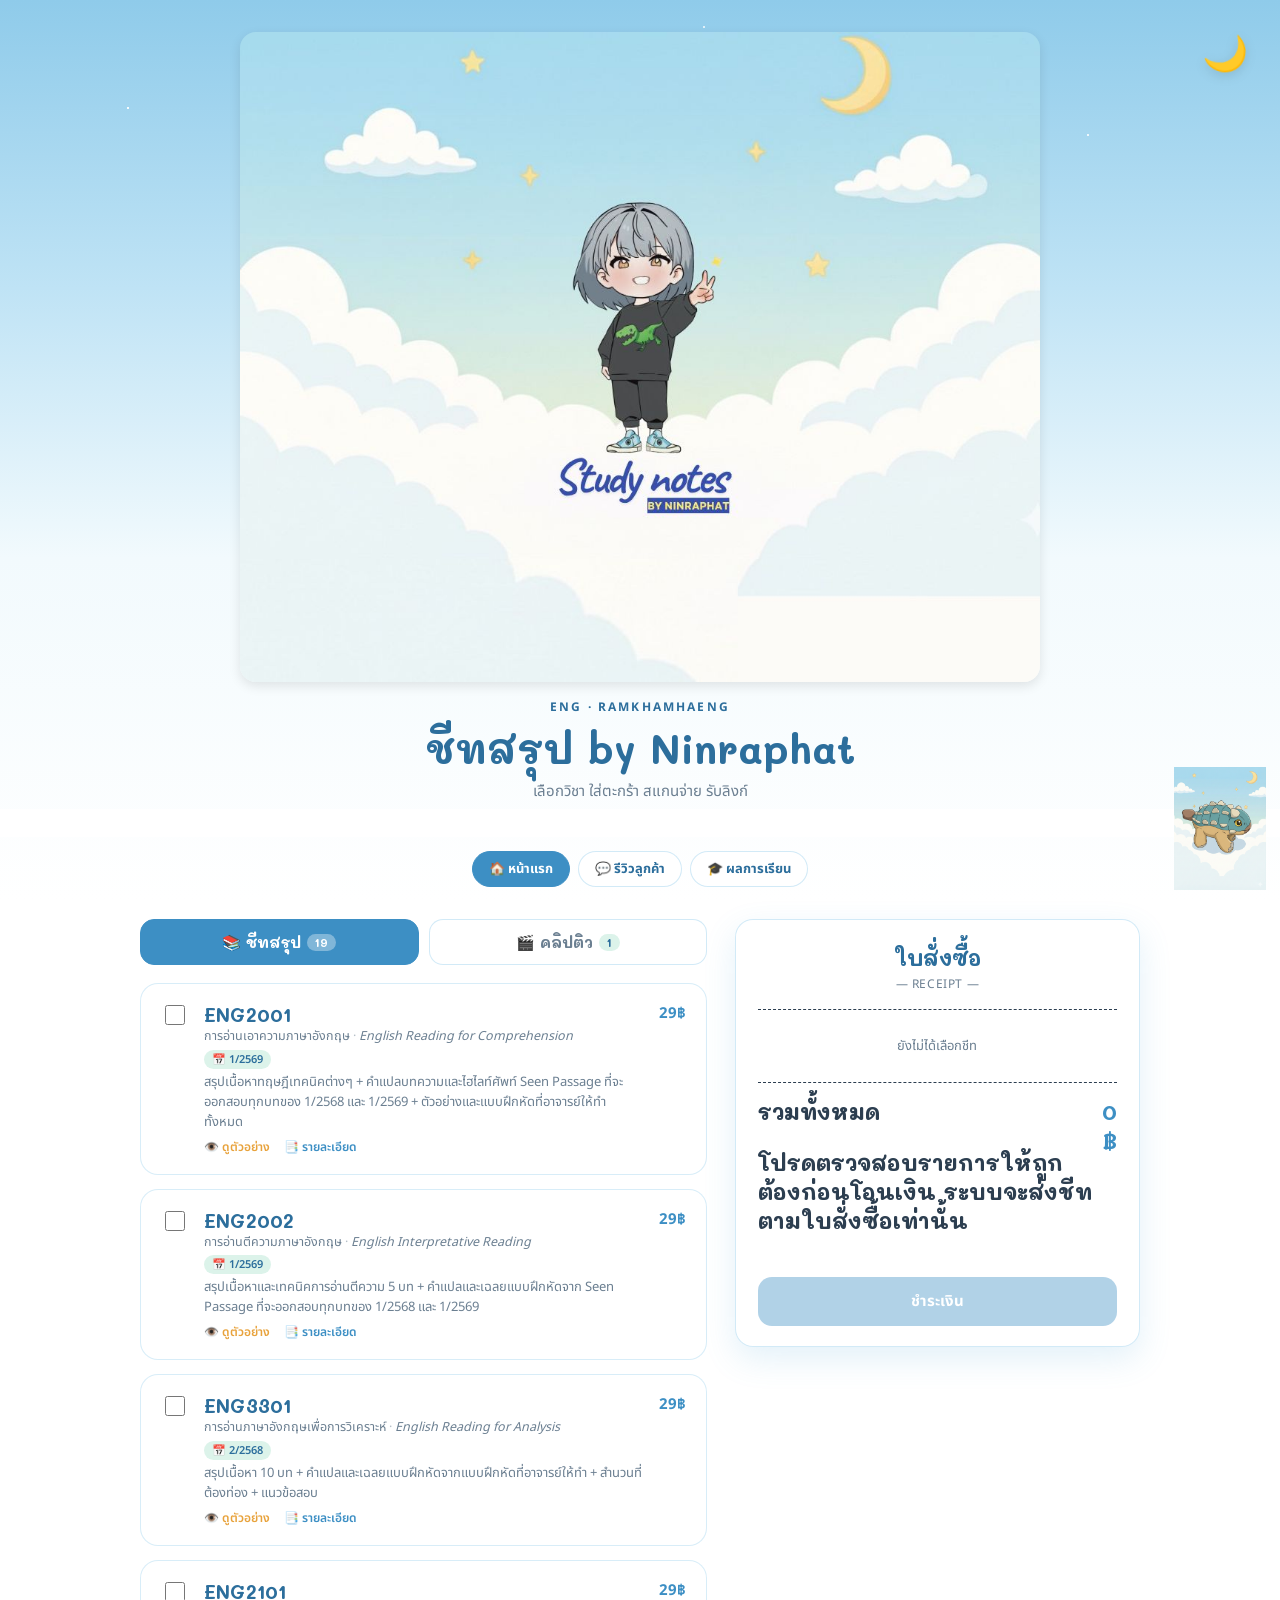
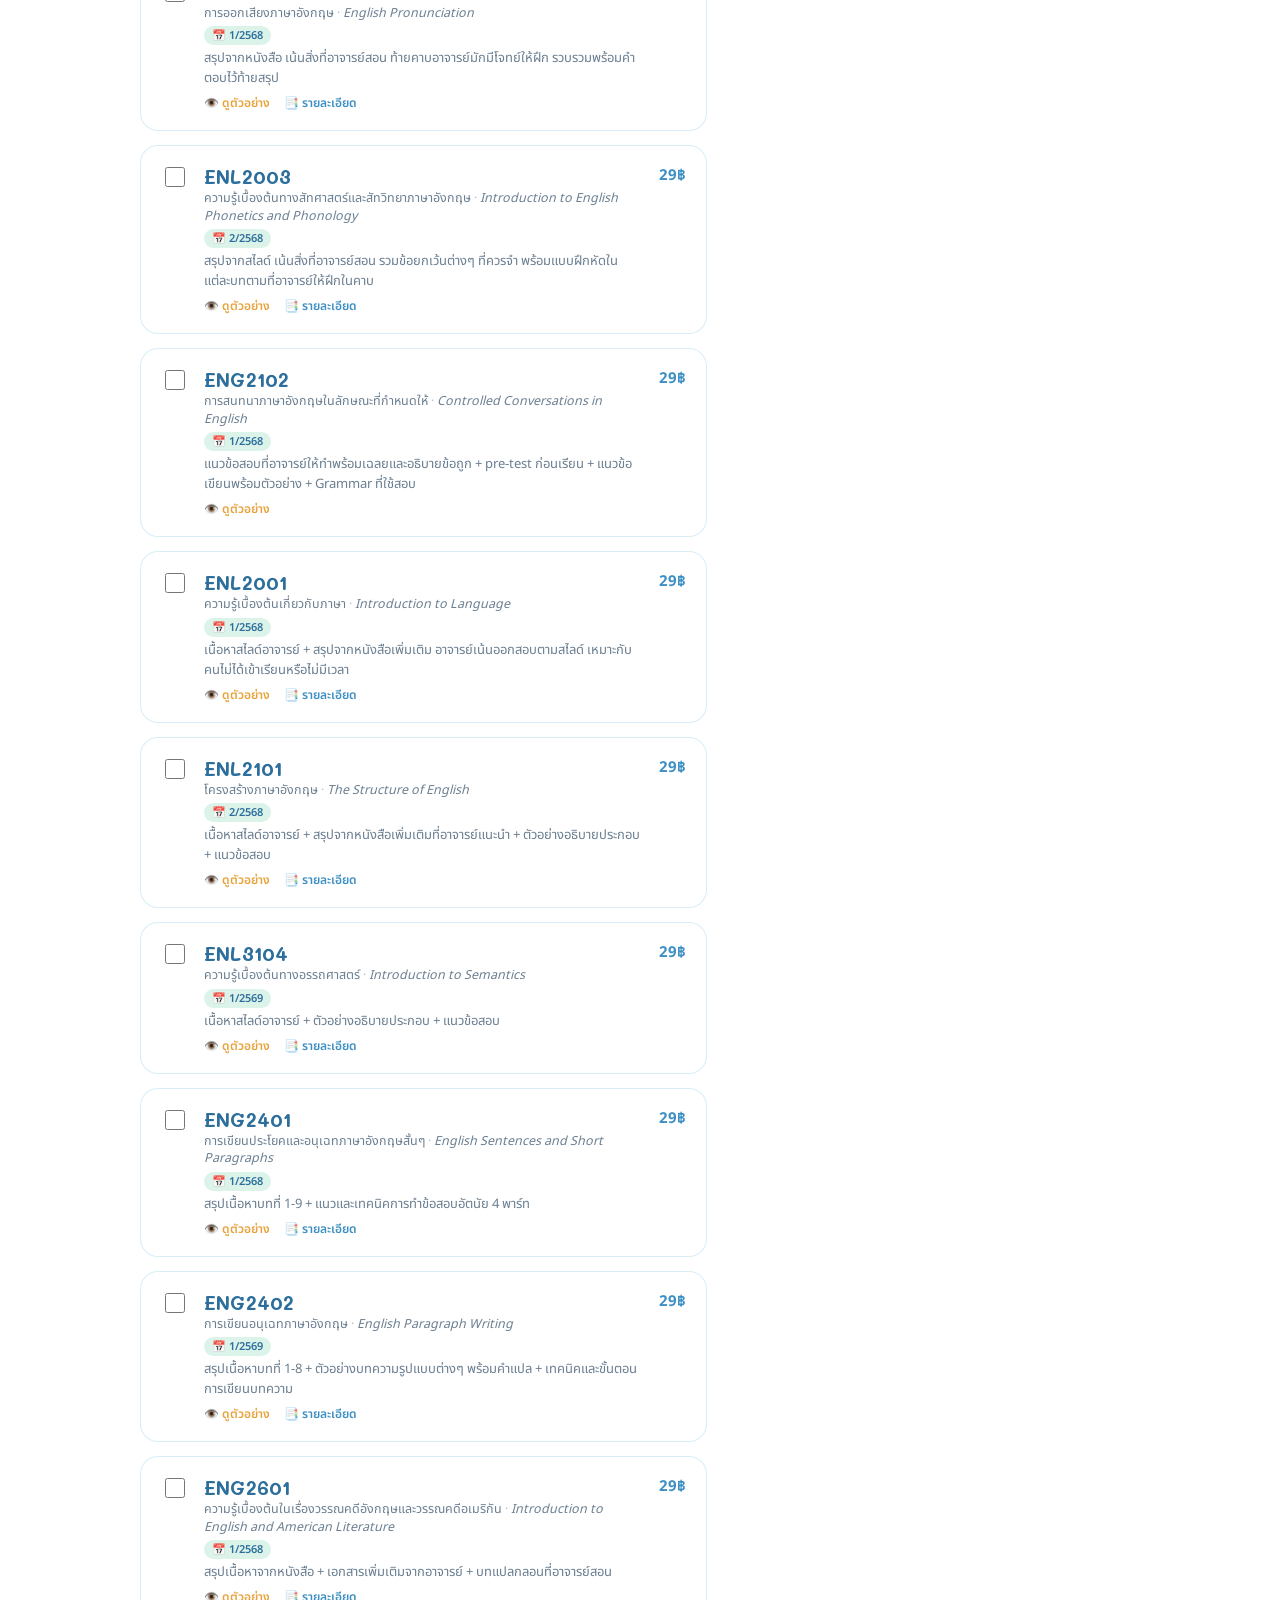
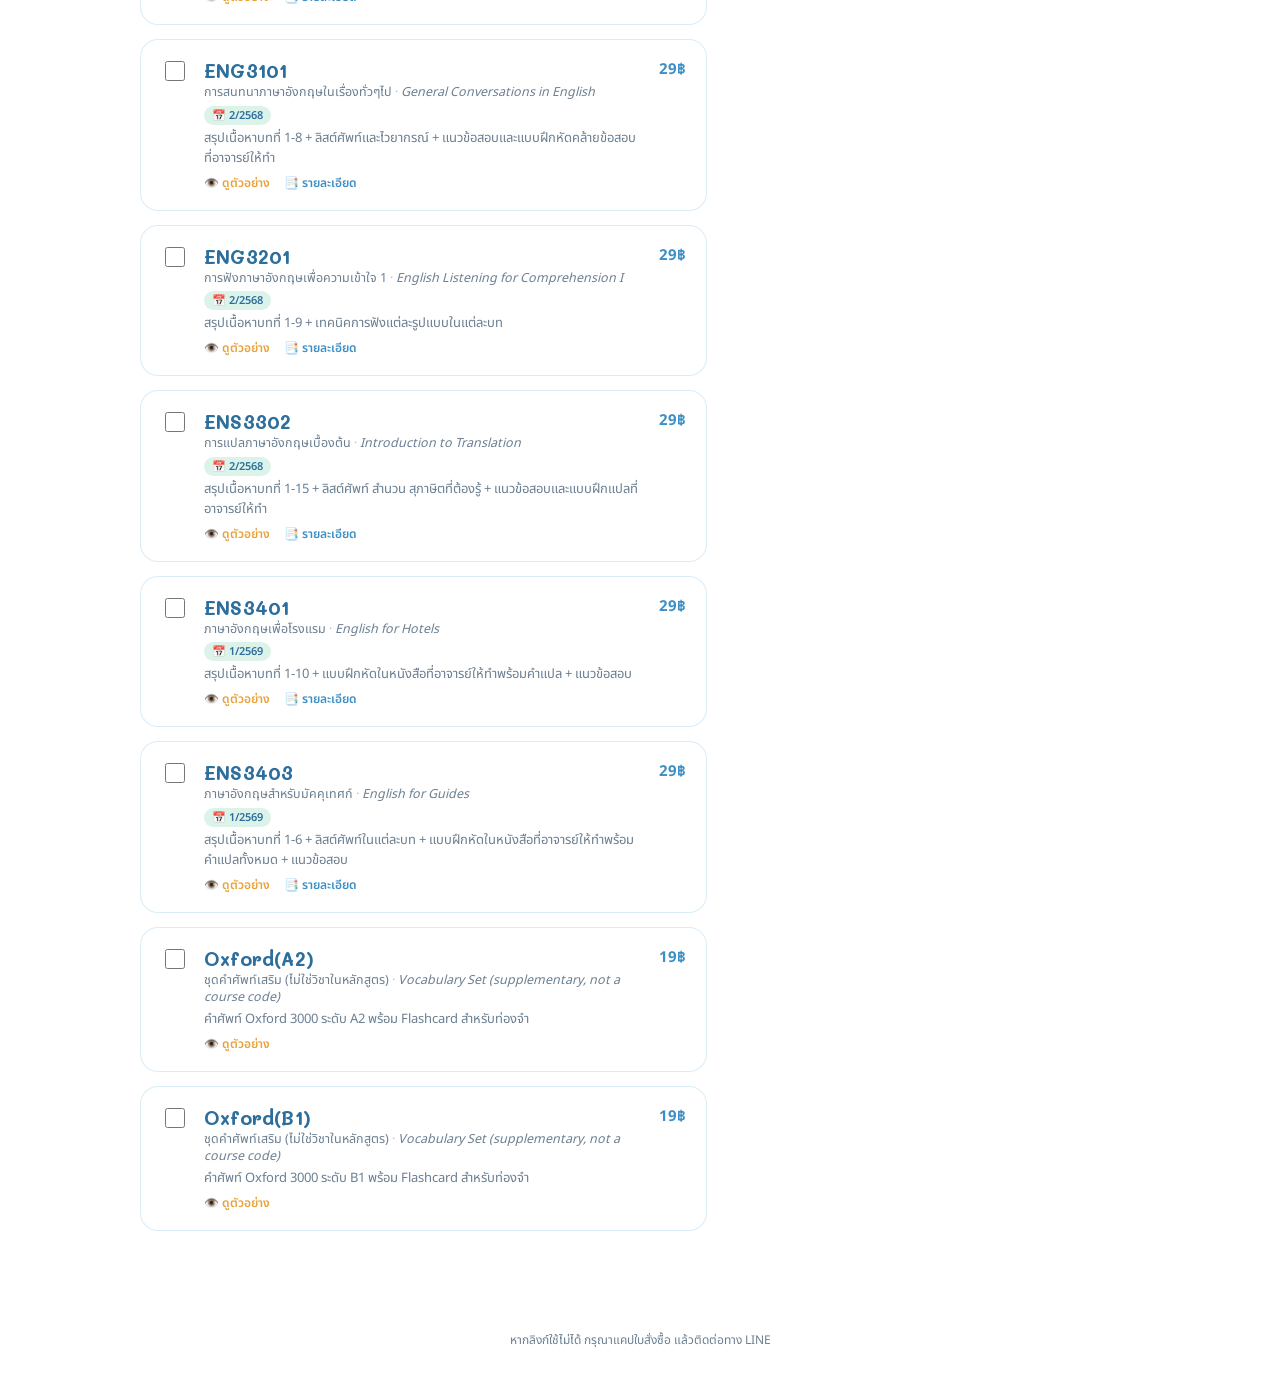
==== commit f31d9829: "Update index.html" ====
--- a/index.html
+++ b/index.html
@@ -152,7 +152,7 @@
 
 <script>
 const CONFIG = {
-  gasWebAppUrl: "https://script.google.com/macros/s/AKfycbydqusyWj7Sw3akY_d6d1BrVtRyMqTr9JVVSDr213GjROuJzp6UbmhPBwX79Sy6R64/exec",
+  gasWebAppUrl: "https://script.google.com/macros/s/AKfycbygG-dQngQaFK4wxb7k1SxrA64htphA4ZMovl-GF8kYVEF10mQcuHvFKk1LmmYjm28/exec",
   qrImageSrc: "qr-placeholder.png",
   lineAddFriendUrl: "https://lin.ee/niqfKMM",
   lineOaId: "@909derit",
@@ -392,35 +392,6 @@
       addon:false
     },
 
-    { code:"ENL2101", price:49, category:"lecture",
-      nameTh:"โครงสร้างภาษาอังกฤษ", nameEn:"The Structure of English",
-      desc:"ชีทเรียนจากใต้ตึกคณะมนุษยศาสตร์",
-      previewLink:"https://drive.google.com/file/d/1jXR0zg5nuosv1G8T1B7y-l_AvZxkRyCz/view?usp=drivesdk",
-      driveLink:"https://drive.google.com/FILE_ID_ENL2101_LECTURE",
-      topics:[],
-      addon:false },
-    { code:"ENS3401" , price:49, category:"lecture",
-      nameTh:"ภาษาอังกฤษเพื่อโรงแรม", nameEn:"English for Hotels",
-      desc:"ชีทเรียนจากใต้ตึกคณะมนุษยศาสตร์",
-      previewLink:"https://drive.google.com/file/d/1CzsxRHGUec90Z5LNMnFIT-0SNOgk_YA8/view?usp=drivesdk",
-      driveLink:"https://drive.google.com/FILE_ID_ENS3401_LECTURE",
-      topics:[],
-      addon:false },
-    { code:"ENS4301", price:49, category:"lecture",
-      nameTh:"การแปลวรรณกรรมภาษาอังกฤษสำหรับเด็ก", nameEn:"Children's English Literary Work Translation",
-      desc:"ชีทเรียนจากใต้ตึกคณะมนุษยศาสตร์",
-      previewLink:"https://drive.google.com/file/d/1krrUeMFRPQfASPC21qEHRyMLa3mKvAv7/view?usp=drivesdk",
-      driveLink:"https://drive.google.com/FILE_ID_ENS4301_LECTURE",
-      topics:[],
-      addon:false },
-    { code:"ENS4302", price:49, category:"lecture",
-      nameTh:"การแปลข่าวและสารคดีภาษาอังกฤษ", nameEn:"English News and Documentary Translation",
-      desc:"ชีทเรียนจากใต้ตึกคณะมนุษยศาสตร์",
-      previewLink:"https://drive.google.com/file/d/1h8kgQhUnfxlPrQaKIqoqPYSXcKTOHeid/view?usp=drivesdk",
-      driveLink:"https://drive.google.com/FILE_ID_ENS4301_LECTURE",
-      topics:[],
-      addon:false },
-
     // ---------- คลิปติว (เข้าถึงผ่านอีเมล Google — ต้องแอดอีเมลลูกค้าเข้า Drive เอง) ----------
     // ฟิลด์ใหม่เฉพาะหมวดนี้:
     //   duration = ความยาวคลิป เช่น "1 ชม. 20 นาที"
@@ -497,9 +468,6 @@
     <div class="cat-tabs">
       <button type="button" class="cat-tab ${activeCategory==='summary' ? 'active' : ''}" data-cat="summary">
         📚 ชีทสรุป <span class="cat-count">${summaryCount}</span>
-      </button>
-      <button type="button" class="cat-tab ${activeCategory==='lecture' ? 'active' : ''}" data-cat="lecture">
-        📖 ชีทเรียน <span class="cat-count">${lectureCount}</span>
       </button>
       <button type="button" class="cat-tab ${activeCategory==='video' ? 'active' : ''}" data-cat="video">
         🎬 คลิปติว <span class="cat-count">${videoCount}</span>
@@ -634,7 +602,7 @@
   } else {
     receiptItemsEl.innerHTML = entries.map(([id, item]) => {
       const s = CONFIG.subjects.find(x => x.id === id);
-      const catLabel = s.category === 'lecture' ? ' (ชีทเรียน)' : s.category === 'video' ? ' (คลิปติว)' : '';
+      const catLabel = s.category === 'video' ? ' (คลิปติว)' : '';
       const itemPrice = s.tiers ? s.tiers[item.tierIndex || 0].price : s.price;
       const tierLabel = s.tiers ? ` — ${s.tiers[item.tierIndex || 0].label}` : '';
       let rows = `<div class="receipt-row"><span class="name">${s.code}${catLabel}${tierLabel}</span><span class="amt">${itemPrice}฿</span></div>`;
@@ -709,7 +677,7 @@
   // itemsDisplay: ข้อความอ่านง่ายที่ลูกค้าเห็นในแชท LINE (โชว์แค่รหัสวิชา ไม่มี prefix หมวด)
   const itemsDisplay = Object.entries(cart).map(([id, item]) => {
     const s = CONFIG.subjects.find(x => x.id === id);
-    let label = s.category === 'lecture' ? `${s.code} (ชีทเรียน)` : s.category === 'video' ? `${s.code} (คลิปติว)` : s.code;
+    let label = s.category === 'video' ? `${s.code} (คลิปติว)` : s.code;
     if(s.tiers) label += ` [${s.tiers[item.tierIndex || 0].label}]`;
     return item.withAddon ? `${label}+${s.addonLabel}` : label;
   }).join(', ');
